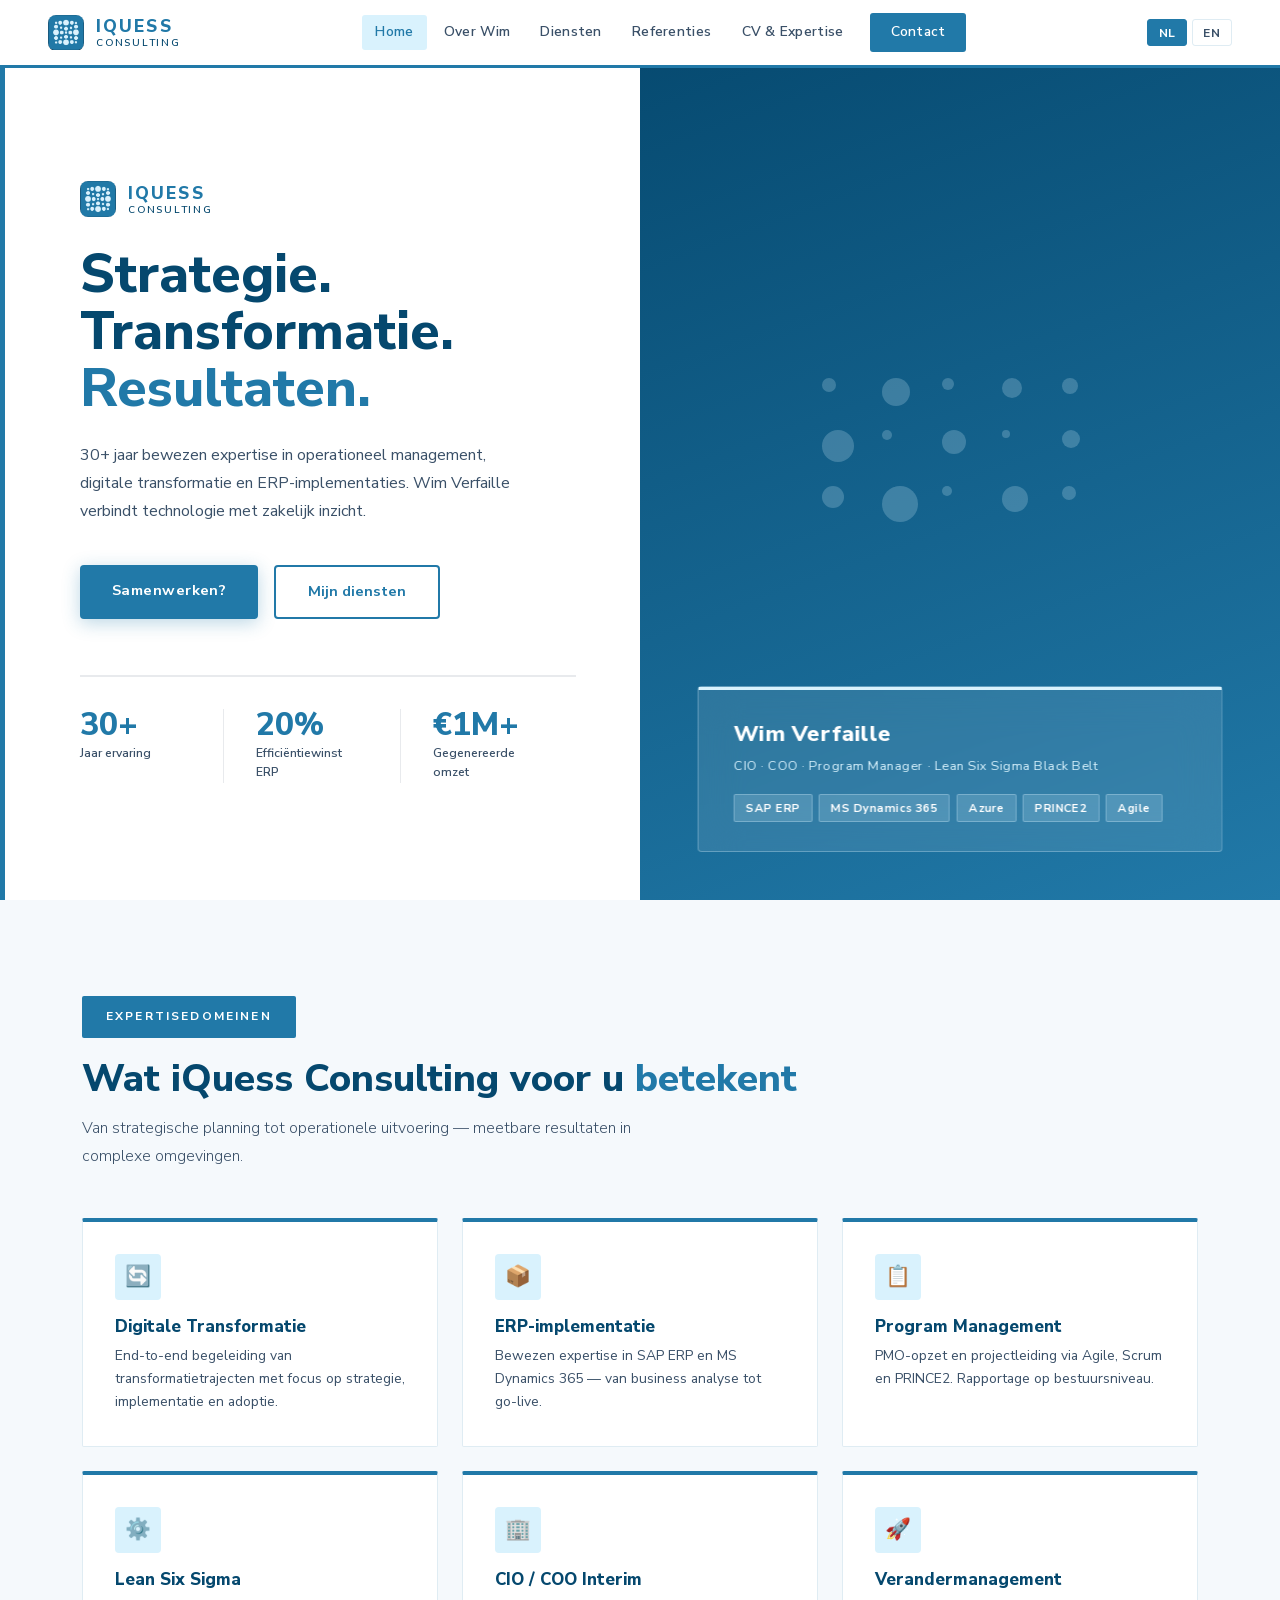
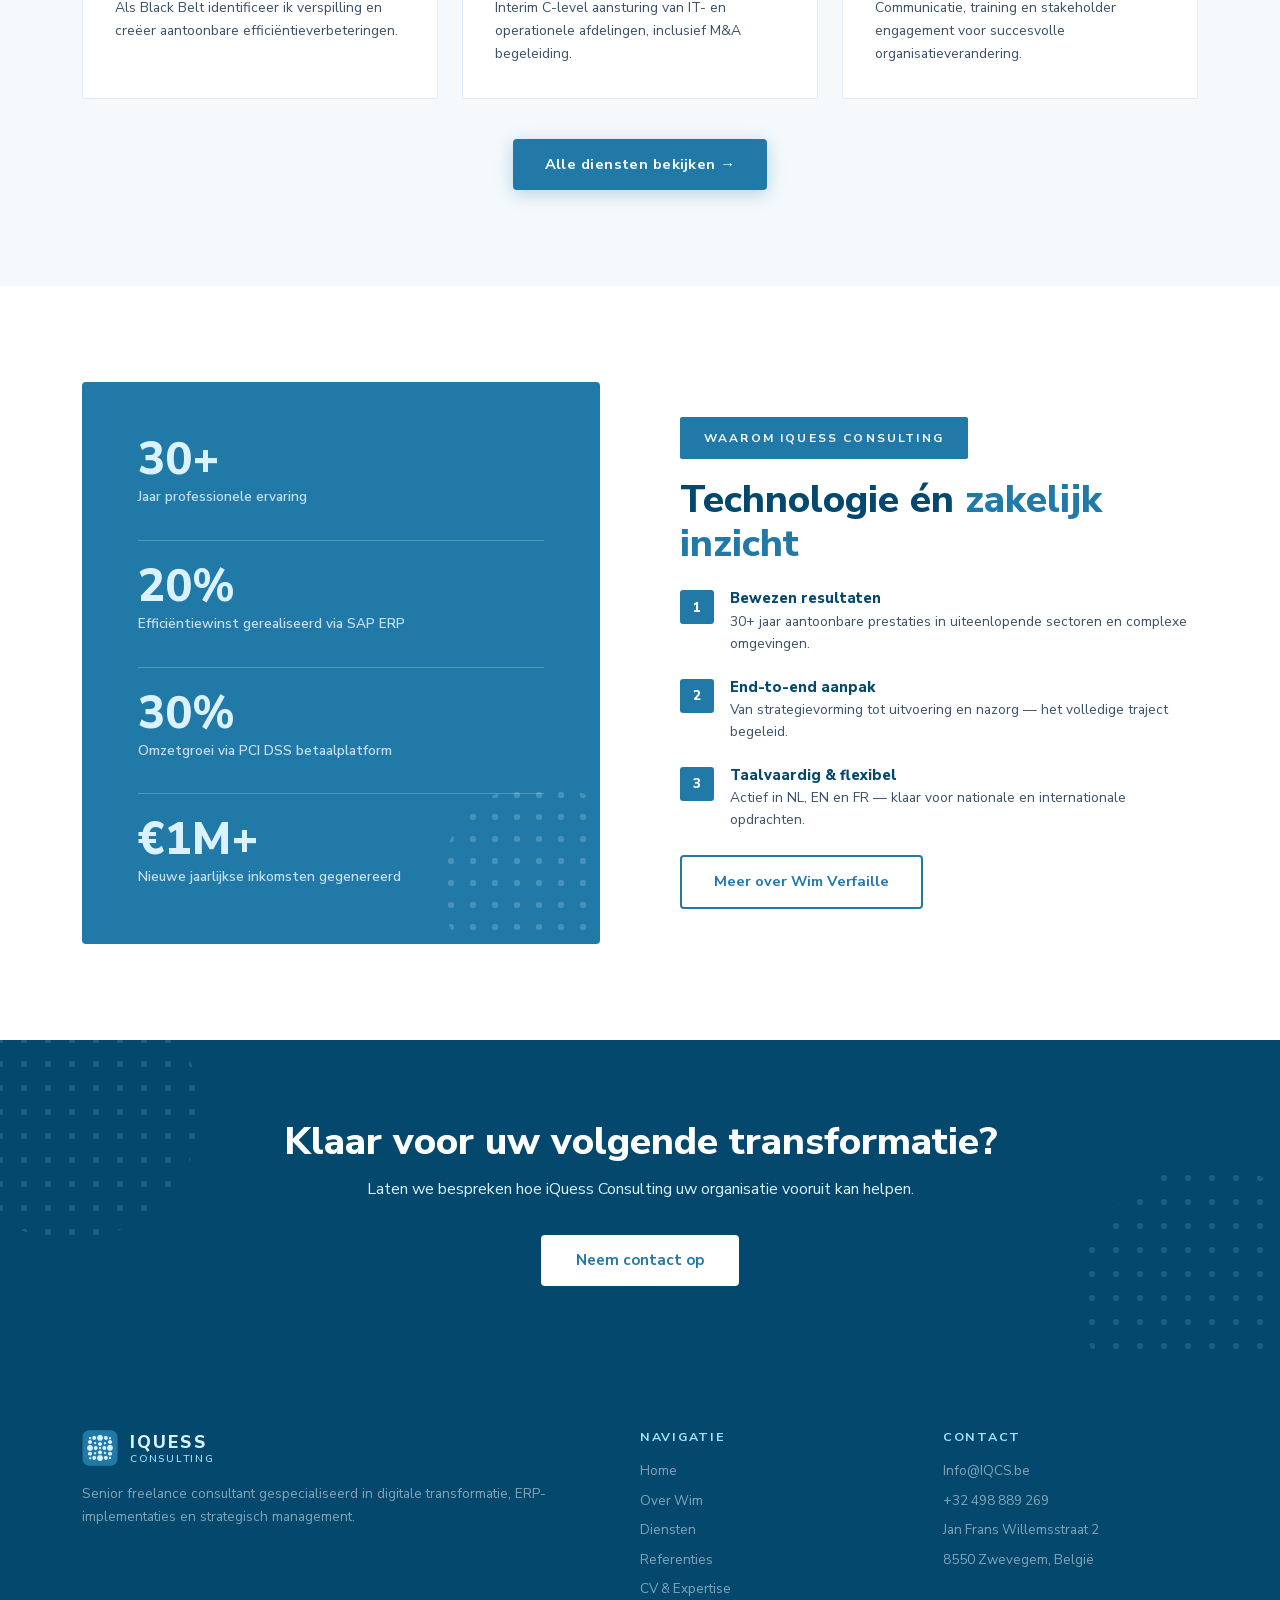
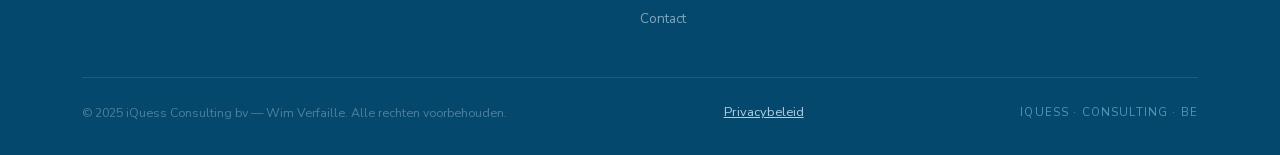
==== index.html @ 471220df "uniforme logo-text" ====
<!DOCTYPE html>
<html lang="nl">
<head>
<meta charset="UTF-8">
<meta name="viewport" content="width=device-width, initial-scale=1.0">
<title data-nl="iQuess Consulting bv – Senior Management & Digitale Transformatie" data-en="iQuess Consulting bv – Senior Management & Digital Transformation">iQuess Consulting bv – Senior Management & Digitale Transformatie</title>
<meta name="description" content="iQuess Consulting bv — senior interim management, digitale transformatie en ERP-implementaties door Wim Verfaille, 30+ jaar ervaring. Zwevegem, België.">
<link rel="canonical" href="https://iqcs.be/">
<meta property="og:type" content="website">
<meta property="og:site_name" content="iQuess Consulting bv">
<meta property="og:locale" content="nl_BE">
<meta property="og:url" content="https://iqcs.be/">
<meta property="og:title" content="iQuess Consulting bv – Senior Management & Digitale Transformatie">
<meta property="og:description" content="iQuess Consulting bv — senior interim management, digitale transformatie en ERP-implementaties door Wim Verfaille, 30+ jaar ervaring. Zwevegem, België.">
<meta property="og:image" content="https://iqcs.be/images/logo.png">
<link rel="icon" type="image/x-icon" href="images/favicon.ico">
<link rel="icon" type="image/png" sizes="32x32" href="images/favicon-32x32.png">
<link rel="icon" type="image/png" sizes="16x16" href="images/favicon-16x16.png">
<link rel="apple-touch-icon" sizes="180x180" href="images/apple-touch-icon.png">
<link rel="stylesheet" href="style.css">
<style>
/* ── HERO ── */
.hero {
  min-height: 100vh;
  display: grid; grid-template-columns: 1fr 1fr;
  position: relative; overflow: hidden;
}
.hero-left {
  display: flex; flex-direction: column; justify-content: center;
  padding: 8rem 4rem 4rem 5rem;
  animation: fadeUp 0.9s 0.2s ease both;
  background: var(--iqcs-wit);
  position: relative; z-index: 2;
}
/* Blauwe verticale accentbalk links — brand element */
.hero-left::before {
  content: ''; position: absolute; left: 0; top: 0; bottom: 0;
  width: 5px; background: var(--iqcs-blauw);
}

.hero-company { margin-bottom: 1.8rem; }

.hero-title {
  font-size: clamp(2.6rem, 4.2vw, 4.2rem); font-weight: 900;
  color: var(--iqcs-donker); line-height: 1.06; margin-bottom: 1.5rem;
}
.hero-title span { color: var(--iqcs-blauw); }

.hero-sub {
  font-size: 1rem; font-weight: 400; line-height: 1.75;
  color: var(--text-mid); max-width: 460px; margin-bottom: 2.5rem;
}
.hero-buttons { display: flex; gap: 1rem; flex-wrap: wrap; margin-bottom: 3.5rem; }

.hero-stats {
  display: flex; gap: 0; flex-wrap: wrap;
  border-top: 2px solid var(--iqcs-grijs);
  padding-top: 2rem;
}
.stat {
  flex: 1; min-width: 100px; padding-right: 2rem;
  border-right: 1px solid var(--iqcs-grijs);
  margin-right: 2rem;
}
.stat:last-child { border-right: none; margin-right: 0; }
.stat-num {
  font-size: 2rem; font-weight: 900; color: var(--iqcs-blauw); line-height: 1;
}
.stat-label { font-size: 0.76rem; color: var(--text-mid); margin-top: 0.2rem; font-weight: 600; }

/* Hero rechts — IQCS blauw vlak met stippen motief */
.hero-right {
  background: var(--iqcs-blauw);
  position: relative; overflow: hidden;
  animation: fadeIn 1s 0.4s ease both;
}
.hero-right::before {
  content: '';
  position: absolute; inset: 0;
  background: linear-gradient(160deg, var(--iqcs-donker) 0%, var(--iqcs-blauw) 100%);
}
.hero-dots {
  position: absolute; top: 50%; left: 50%;
  transform: translate(-50%, -50%);
  display: grid; grid-template-columns: repeat(5,1fr);
  gap: 1.5rem; opacity: 0.22; pointer-events: none;
}
.hero-dots .d { background: var(--iqcs-licht); border-radius: 50%; animation: breathe 3.5s infinite ease-in-out; }

.hero-card {
  position: absolute; bottom: 3rem; left: 50%; transform: translateX(-50%);
  background: rgba(255,255,255,0.1);
  backdrop-filter: blur(20px);
  border: 1px solid rgba(217,242,253,0.3);
  border-radius: 4px; padding: 1.8rem 2.2rem;
  width: 82%; color: var(--iqcs-wit);
}
/* Blauwe top-balk op card — brand element */
.hero-card::before {
  content: ''; position: absolute; top: 0; left: 0; right: 0; height: 3px;
  background: var(--iqcs-licht);
}
.hero-card-name {
  font-size: 1.4rem; font-weight: 900; margin-bottom: 0.25rem;
  letter-spacing: 0.01em;
}
.hero-card-title { font-size: 0.8rem; color: var(--iqcs-licht); letter-spacing: 0.04em; }
.hero-card-tags { display: flex; flex-wrap: wrap; gap: 0.4rem; margin-top: 1.1rem; }
.hero-card-tag {
  background: rgba(217,242,253,0.18); border: 1px solid rgba(217,242,253,0.3);
  border-radius: 2px; padding: 0.25rem 0.7rem;
  font-size: 0.72rem; font-weight: 700; letter-spacing: 0.04em;
}

/* ── DIENSTEN ── */
.diensten { padding: 6rem 0; background: var(--iqcs-bg-licht); }
.diensten-grid { display: grid; grid-template-columns: repeat(3,1fr); gap: 1.5rem; }
.dienst-card {
  background: var(--iqcs-wit);
  border: 1px solid var(--border);
  border-top: 4px solid var(--iqcs-blauw);
  padding: 2rem; border-radius: 2px;
  transition: transform 0.25s, box-shadow 0.25s;
}
.dienst-card:hover { transform: translateY(-5px); box-shadow: 0 14px 44px rgba(33,121,168,0.13); }
.dienst-icon {
  width: 46px; height: 46px; background: var(--iqcs-licht);
  border-radius: 4px; display: flex; align-items: center; justify-content: center;
  font-size: 1.3rem; margin-bottom: 1.1rem;
}
.dienst-title { font-size: 1.05rem; font-weight: 800; color: var(--iqcs-donker); margin-bottom: 0.5rem; }
.dienst-desc { font-size: 0.87rem; font-weight: 400; color: var(--text-mid); line-height: 1.65; }

/* ── WAAROM IQCS ── */
.waarom { padding: 6rem 0; background: var(--iqcs-wit); }
.waarom-grid { display: grid; grid-template-columns: 1fr 1fr; gap: 5rem; align-items: center; }

/* Blauw info-blok links */
.waarom-visual {
  background: var(--iqcs-blauw);
  border-radius: 4px; padding: 3.5rem;
  color: var(--iqcs-wit); position: relative; overflow: hidden;
}
.waarom-visual::after {
  content: '';
  position: absolute; bottom: -40px; right: -40px;
  width: 200px; height: 200px;
  background-image: radial-gradient(circle, rgba(217,242,253,0.2) 3px, transparent 3px);
  background-size: 22px 22px; border-radius: 50%;
}
.wv-stat { margin-bottom: 2rem; }
.wv-stat:last-child { margin-bottom: 0; }
.wv-num { font-size: 2.8rem; font-weight: 900; color: var(--iqcs-licht); line-height: 1; }
.wv-label { font-size: 0.85rem; color: rgba(255,255,255,0.75); margin-top: 0.2rem; font-weight: 600; }
.wv-divider { height: 1px; background: rgba(217,242,253,0.25); margin: 1.5rem 0; }

.waarom-content .section-title { margin-bottom: 1.5rem; }
.w-punt { display: flex; gap: 1rem; margin-bottom: 1.5rem; }
.w-punt-icon {
  width: 34px; height: 34px; background: var(--iqcs-blauw); border-radius: 3px;
  display: flex; align-items: center; justify-content: center;
  color: var(--iqcs-wit); font-size: 0.85rem; font-weight: 900; flex-shrink: 0;
}
.w-punt h4 { font-size: 0.92rem; font-weight: 800; color: var(--iqcs-donker); margin-bottom: 0.2rem; }
.w-punt p { font-size: 0.86rem; color: var(--text-mid); line-height: 1.6; }

/* ── CTA BANNER ── */
.cta-banner {
  background: var(--iqcs-donker); padding: 5rem 0;
  text-align: center; color: var(--iqcs-wit);
  position: relative; overflow: hidden;
}
.cta-banner::before {
  content: '';
  position: absolute; left: -60px; top: -60px;
  width: 260px; height: 260px;
  background-image: radial-gradient(circle, rgba(217,242,253,0.12) 3px, transparent 3px);
  background-size: 24px 24px; border-radius: 50%;
}
.cta-banner::after {
  content: '';
  position: absolute; right: -60px; bottom: -60px;
  width: 260px; height: 260px;
  background-image: radial-gradient(circle, rgba(217,242,253,0.12) 3px, transparent 3px);
  background-size: 24px 24px; border-radius: 50%;
}
.cta-banner h2 { font-size: clamp(1.8rem,3vw,2.5rem); margin-bottom: 0.8rem; position: relative; }
.cta-banner p { font-size: 1rem; color: var(--iqcs-licht); margin-bottom: 2rem; position: relative; }

@keyframes fadeUp { from{opacity:0;transform:translateY(28px)} to{opacity:1;transform:translateY(0)} }
@keyframes fadeIn { from{opacity:0} to{opacity:1} }

@media (max-width:900px) {
  .hero { grid-template-columns:1fr; }
  .hero-left { padding: 7rem 1.5rem 3rem; }
  .hero-right { min-height: 340px; }
  .diensten-grid { grid-template-columns:1fr; }
  .waarom-grid { grid-template-columns:1fr; }
}
</style>
</head>
<body>

<a href="#main" class="skip-link" data-nl="Ga naar hoofdinhoud" data-en="Skip to main content">Ga naar hoofdinhoud</a>

<div id="nav-container"></div>
<noscript>
  <nav class="noscript-nav">
    <a href="index.html">Home</a>
    <a href="about.html">Over Wim</a>
    <a href="services.html">Diensten</a>
    <a href="cases.html">Referenties</a>
    <a href="cv.html">CV & Expertise</a>
    <a href="contact.html">Contact</a>
  </nav>
</noscript>

<!-- HERO -->
<section class="hero" id="main">
  <div class="hero-left">
    <div class="hero-company brand-lockup">
      <img src="images/logo.png" alt="iQuess Consulting Logo">
      <div class="brand-lockup-text">
        <span class="brand-lockup-main">IQUESS</span>
        <span class="brand-lockup-sub">Consulting</span>
      </div>
    </div>
    <h1 class="hero-title" data-nl="Strategie.<br>Transformatie.<br><span>Resultaten.</span>" data-en="Strategy.<br>Transformation.<br><span>Results.</span>">Strategie.<br>Transformatie.<br><span>Resultaten.</span></h1>
    <p class="hero-sub" data-nl="30+ jaar bewezen expertise in operationeel management, digitale transformatie en ERP-implementaties. Wim Verfaille verbindt technologie met zakelijk inzicht." data-en="30+ years of proven expertise in operational management, digital transformation and ERP implementations. Wim Verfaille connects technology with business insight.">30+ jaar bewezen expertise in operationeel management, digitale transformatie en ERP-implementaties. Wim Verfaille verbindt technologie met zakelijk inzicht.</p>
    <div class="hero-buttons">
      <a href="contact.html" class="btn-primary" data-nl="Samenwerken?" data-en="Let's work together?">Samenwerken?</a>
      <a href="services.html" class="btn-outline" data-nl="Mijn diensten" data-en="My services">Mijn diensten</a>
    </div>
    <div class="hero-stats">
      <div class="stat"><div class="stat-num">30+</div><div class="stat-label" data-nl="Jaar ervaring" data-en="Years experience">Jaar ervaring</div></div>
      <div class="stat"><div class="stat-num">20%</div><div class="stat-label" data-nl="Efficiëntiewinst ERP" data-en="ERP efficiency gain">Efficiëntiewinst ERP</div></div>
      <div class="stat"><div class="stat-num">€1M+</div><div class="stat-label" data-nl="Gegenereerde omzet" data-en="Revenue generated">Gegenereerde omzet</div></div>
    </div>
  </div>

  <div class="hero-right">
    <div class="hero-dots">
      <div class="d" style="width:14px;height:14px"></div><div class="d" style="width:28px;height:28px;animation-delay:.4s"></div><div class="d" style="width:12px;height:12px;animation-delay:.8s"></div><div class="d" style="width:20px;height:20px;animation-delay:1.2s"></div><div class="d" style="width:16px;height:16px;animation-delay:.2s"></div>
      <div class="d" style="width:32px;height:32px;animation-delay:.3s"></div><div class="d" style="width:10px;height:10px;animation-delay:.7s"></div><div class="d" style="width:24px;height:24px;animation-delay:1.1s"></div><div class="d" style="width:8px;height:8px;animation-delay:.5s"></div><div class="d" style="width:18px;height:18px;animation-delay:.9s"></div>
      <div class="d" style="width:22px;height:22px;animation-delay:.6s"></div><div class="d" style="width:36px;height:36px;animation-delay:0s"></div><div class="d" style="width:10px;height:10px;animation-delay:1s"></div><div class="d" style="width:26px;height:26px;animation-delay:.4s"></div><div class="d" style="width:14px;height:14px;animation-delay:.8s"></div>
    </div>
    <div class="hero-card">
      <div class="hero-card-name">Wim Verfaille</div>
      <div class="hero-card-title" data-nl="CIO · COO · Program Manager · Lean Six Sigma Black Belt" data-en="CIO · COO · Program Manager · Lean Six Sigma Black Belt">CIO · COO · Program Manager · Lean Six Sigma Black Belt</div>
      <div class="hero-card-tags">
        <span class="hero-card-tag">SAP ERP</span>
        <span class="hero-card-tag">MS Dynamics 365</span>
        <span class="hero-card-tag">Azure</span>
        <span class="hero-card-tag">PRINCE2</span>
        <span class="hero-card-tag">Agile</span>
      </div>
    </div>
  </div>
</section>

<!-- DIENSTEN -->
<section class="diensten">
  <div class="container">
    <div class="reveal">
      <div class="header-bar" data-nl="Expertisedomeinen" data-en="Areas of expertise">Expertisedomeinen</div>
      <h2 class="section-title" data-nl="Wat iQuess Consulting voor u <span>betekent</span>" data-en="What iQuess Consulting can do <span>for you</span>">Wat iQuess Consulting voor u <span>betekent</span></h2>
      <p class="section-sub" data-nl="Van strategische planning tot operationele uitvoering — meetbare resultaten in complexe omgevingen." data-en="From strategic planning to operational execution — measurable results in complex environments.">Van strategische planning tot operationele uitvoering — meetbare resultaten in complexe omgevingen.</p>
    </div>
    <div class="diensten-grid">
      <div class="dienst-card reveal"><div class="dienst-icon" aria-hidden="true">🔄</div><h3 class="dienst-title" data-nl="Digitale Transformatie" data-en="Digital Transformation">Digitale Transformatie</h3><p class="dienst-desc" data-nl="End-to-end begeleiding van transformatietrajecten met focus op strategie, implementatie en adoptie." data-en="End-to-end guidance of transformation journeys with focus on strategy, implementation and adoption.">End-to-end begeleiding van transformatietrajecten met focus op strategie, implementatie en adoptie.</p></div>
      <div class="dienst-card reveal"><div class="dienst-icon" aria-hidden="true">📦</div><h3 class="dienst-title" data-nl="ERP-implementatie" data-en="ERP Implementation">ERP-implementatie</h3><p class="dienst-desc" data-nl="Bewezen expertise in SAP ERP en MS Dynamics 365 — van business analyse tot go-live." data-en="Proven expertise in SAP ERP and MS Dynamics 365 — from business analysis to go-live.">Bewezen expertise in SAP ERP en MS Dynamics 365 — van business analyse tot go-live.</p></div>
      <div class="dienst-card reveal"><div class="dienst-icon" aria-hidden="true">📋</div><h3 class="dienst-title" data-nl="Program Management" data-en="Program Management">Program Management</h3><p class="dienst-desc" data-nl="PMO-opzet en projectleiding via Agile, Scrum en PRINCE2. Rapportage op bestuursniveau." data-en="PMO setup and project leadership via Agile, Scrum and PRINCE2. Board-level reporting.">PMO-opzet en projectleiding via Agile, Scrum en PRINCE2. Rapportage op bestuursniveau.</p></div>
      <div class="dienst-card reveal"><div class="dienst-icon" aria-hidden="true">⚙️</div><h3 class="dienst-title" data-nl="Lean Six Sigma" data-en="Lean Six Sigma">Lean Six Sigma</h3><p class="dienst-desc" data-nl="Als Black Belt identificeer ik verspilling en creëer aantoonbare efficiëntieverbeteringen." data-en="As a Black Belt I identify waste and create demonstrable efficiency improvements.">Als Black Belt identificeer ik verspilling en creëer aantoonbare efficiëntieverbeteringen.</p></div>
      <div class="dienst-card reveal"><div class="dienst-icon" aria-hidden="true">🏢</div><h3 class="dienst-title" data-nl="CIO / COO Interim" data-en="CIO / COO Interim">CIO / COO Interim</h3><p class="dienst-desc" data-nl="Interim C-level aansturing van IT- en operationele afdelingen, inclusief M&A begeleiding." data-en="Interim C-level management of IT and operational departments, including M&A guidance.">Interim C-level aansturing van IT- en operationele afdelingen, inclusief M&A begeleiding.</p></div>
      <div class="dienst-card reveal"><div class="dienst-icon" aria-hidden="true">🚀</div><h3 class="dienst-title" data-nl="Verandermanagement" data-en="Change Management">Verandermanagement</h3><p class="dienst-desc" data-nl="Communicatie, training en stakeholder engagement voor succesvolle organisatieverandering." data-en="Communication, training and stakeholder engagement for successful organisational change.">Communicatie, training en stakeholder engagement voor succesvolle organisatieverandering.</p></div>
    </div>
    <div style="text-align:center;margin-top:2.5rem" class="reveal">
      <a href="services.html" class="btn-primary" data-nl="Alle diensten bekijken →" data-en="View all services →">Alle diensten bekijken →</a>
    </div>
  </div>
</section>

<!-- WAAROM IQCS -->
<section class="waarom">
  <div class="container">
    <div class="waarom-grid">
      <div class="waarom-visual reveal">
        <div class="wv-stat"><div class="wv-num">30+</div><div class="wv-label" data-nl="Jaar professionele ervaring" data-en="Years of professional experience">Jaar professionele ervaring</div></div>
        <div class="wv-divider"></div>
        <div class="wv-stat"><div class="wv-num">20%</div><div class="wv-label" data-nl="Efficiëntiewinst gerealiseerd via SAP ERP" data-en="Efficiency gain via SAP ERP implementation">Efficiëntiewinst gerealiseerd via SAP ERP</div></div>
        <div class="wv-divider"></div>
        <div class="wv-stat"><div class="wv-num">30%</div><div class="wv-label" data-nl="Omzetgroei via PCI DSS betaalplatform" data-en="Revenue growth via PCI DSS payment platform">Omzetgroei via PCI DSS betaalplatform</div></div>
        <div class="wv-divider"></div>
        <div class="wv-stat"><div class="wv-num">€1M+</div><div class="wv-label" data-nl="Nieuwe jaarlijkse inkomsten gegenereerd" data-en="New annual revenue generated">Nieuwe jaarlijkse inkomsten gegenereerd</div></div>
      </div>
      <div class="waarom-content reveal">
        <div class="header-bar" data-nl="Waarom iQuess Consulting" data-en="Why iQuess Consulting">Waarom iQuess Consulting</div>
        <h2 class="section-title" data-nl="Technologie én <span>zakelijk inzicht</span>" data-en="Technology and <span>business insight</span>">Technologie én <span>zakelijk inzicht</span></h2>
        <div class="w-punt"><div class="w-punt-icon" aria-hidden="true">1</div><div><h4 data-nl="Bewezen resultaten" data-en="Proven results">Bewezen resultaten</h4><p data-nl="30+ jaar aantoonbare prestaties in uiteenlopende sectoren en complexe omgevingen." data-en="30+ years of demonstrable achievements across diverse sectors and complex environments.">30+ jaar aantoonbare prestaties in uiteenlopende sectoren en complexe omgevingen.</p></div></div>
        <div class="w-punt"><div class="w-punt-icon" aria-hidden="true">2</div><div><h4 data-nl="End-to-end aanpak" data-en="End-to-end approach">End-to-end aanpak</h4><p data-nl="Van strategievorming tot uitvoering en nazorg — het volledige traject begeleid." data-en="From strategy to execution and follow-up — the complete journey guided.">Van strategievorming tot uitvoering en nazorg — het volledige traject begeleid.</p></div></div>
        <div class="w-punt"><div class="w-punt-icon" aria-hidden="true">3</div><div><h4 data-nl="Taalvaardig & flexibel" data-en="Multilingual & flexible">Taalvaardig & flexibel</h4><p data-nl="Actief in NL, EN en FR — klaar voor nationale en internationale opdrachten." data-en="Active in NL, EN and FR — ready for national and international assignments.">Actief in NL, EN en FR — klaar voor nationale en internationale opdrachten.</p></div></div>
        <a href="about.html" class="btn-outline" data-nl="Meer over Wim Verfaille" data-en="More about Wim Verfaille">Meer over Wim Verfaille</a>
      </div>
    </div>
  </div>
</section>

<!-- CTA -->
<section class="cta-banner">
  <div class="container reveal">
    <h2 data-nl="Klaar voor uw volgende transformatie?" data-en="Ready for your next transformation?">Klaar voor uw volgende transformatie?</h2>
    <p data-nl="Laten we bespreken hoe iQuess Consulting uw organisatie vooruit kan helpen." data-en="Let's discuss how iQuess Consulting can help your organisation move forward.">Laten we bespreken hoe iQuess Consulting uw organisatie vooruit kan helpen.</p>
    <a href="contact.html" class="btn-white" data-nl="Neem contact op" data-en="Get in touch">Neem contact op</a>
  </div>
</section>

<div id="footer-container"></div>
<script src="nav-footer.js"></script>
<script src="main.js"></script>
<script>
  document.getElementById('nav-container').innerHTML = getNavHTML('index.html');
  document.getElementById('footer-container').innerHTML = getFooterHTML();
</script>
</body>
</html>
---- style.css ----
/* ============================================
   iQuess Consulting bv — Website V0.2
   Brand-compliant stylesheet
   ============================================ */

@font-face {
  font-family: 'Nunito Sans';
  font-style: normal;
  font-weight: 300 800;
  font-display: swap;
  src: url('fonts/nunito-sans-variable.woff2') format('woff2');
}

:root {
  /* ── IQCS Officieel Kleurenpalet ── */
  --iqcs-blauw:       #2179A8;   /* primair — 60% */
  --iqcs-donker:      #05486E;   /* headers, zware accenten */
  --iqcs-helder:      #0988D0;   /* interactieve elementen */
  --iqcs-midden:      #A3E3FD;   /* secundaire accenten */
  --iqcs-licht:       #D9F2FD;   /* logo stippen, lichte accenten — 10% */
  --iqcs-wit:         #FFFFFF;   /* 30% */
  --iqcs-zwart:       #000000;   /* bodytekst op wit */
  --iqcs-grijs:       #E8EAED;   /* subtiele achtergronden */
  --iqcs-bg-licht:    #F5F9FC;   /* lichte pagina achtergrond */

  /* Afgeleiden */
  --text-body:        #1a2a35;
  --text-mid:         #3a5068;
  --border:           rgba(33,121,168,0.14);
}

*, *::before, *::after { box-sizing: border-box; margin: 0; padding: 0; }
html { scroll-behavior: smooth; }
body {
  font-family: 'Nunito Sans', 'Calibri', sans-serif;
  color: var(--iqcs-zwart);
  background: var(--iqcs-wit);
  overflow-x: hidden;
  line-height: 1.6;
}

h1, h2, h3, h4 {
  font-family: 'Nunito Sans', 'Calibri', sans-serif;
  font-weight: 800; line-height: 1.15;
}
a { text-decoration: none; color: inherit; }
ul { list-style: none; }
img { max-width: 100%; display: block; }

/* ── UTILITIES ── */
.container { max-width: 1180px; margin: 0 auto; padding: 0 2rem; }

.section-label {
  font-size: 0.73rem; font-weight: 700;
  letter-spacing: 0.22em; text-transform: uppercase;
  color: var(--iqcs-helder); margin-bottom: 0.6rem;
}
.section-title {
  font-size: clamp(1.9rem, 3vw, 2.7rem); font-weight: 800;
  color: var(--iqcs-donker); margin-bottom: 0.8rem;
}
.section-title span { color: var(--iqcs-blauw); }
.section-title.on-blue { color: var(--iqcs-wit); }
.section-title.on-blue span { color: var(--iqcs-licht); }

.section-sub {
  font-size: 1rem; font-weight: 300; color: var(--text-mid);
  max-width: 580px; line-height: 1.75; margin-bottom: 3rem;
}

.btn-primary {
  display: inline-block;
  background: var(--iqcs-blauw); color: var(--iqcs-wit);
  padding: 0.85rem 2rem; border-radius: 4px;
  font-weight: 700; font-size: 0.92rem; letter-spacing: 0.03em;
  transition: background 0.2s, transform 0.2s;
  box-shadow: 0 4px 18px rgba(33,121,168,0.3);
}
.btn-primary:hover { background: var(--iqcs-donker); transform: translateY(-2px); }

.btn-outline {
  display: inline-block;
  border: 2px solid var(--iqcs-blauw); color: var(--iqcs-blauw);
  padding: 0.82rem 2rem; border-radius: 4px;
  font-weight: 700; font-size: 0.92rem;
  transition: all 0.2s;
}
.btn-outline:hover { background: var(--iqcs-blauw); color: var(--iqcs-wit); transform: translateY(-2px); }

.btn-white {
  display: inline-block;
  background: var(--iqcs-wit); color: var(--iqcs-blauw);
  padding: 0.85rem 2.2rem; border-radius: 4px;
  font-weight: 700; font-size: 0.95rem;
  transition: all 0.2s;
}
.btn-white:hover { background: var(--iqcs-licht); transform: translateY(-2px); }

/* ── SKIP LINK (toegankelijkheid) ── */
.skip-link {
  position: absolute; left: -9999px; top: 0; z-index: 1000;
  background: var(--iqcs-donker); color: var(--iqcs-wit);
  padding: 0.8rem 1.4rem; font-weight: 700; font-size: 0.9rem;
  border-radius: 0 0 4px 0;
}
.skip-link:focus { left: 0; }

.noscript-nav {
  display: flex; flex-wrap: wrap; gap: 1.2rem;
  padding: 1rem 2rem; background: var(--iqcs-donker);
}
.noscript-nav a { color: var(--iqcs-wit); font-weight: 600; font-size: 0.9rem; }
.noscript-nav a:hover { text-decoration: underline; }

/* ── NAVIGATION ── */
nav {
  position: fixed; top: 0; left: 0; right: 0; z-index: 200;
  display: flex; align-items: center; justify-content: space-between;
  padding: 0 3rem; height: 68px;
  background: var(--iqcs-wit);
  border-bottom: 3px solid var(--iqcs-blauw);
  transition: box-shadow 0.3s;
}
nav.scrolled { box-shadow: 0 4px 24px rgba(5,72,110,0.12); }

/* ── BRAND LOCKUP (uniforme logo + tekst combinatie — nav, footer, hero) ── */
.brand-lockup { display: flex; align-items: center; gap: 0.75rem; }
.brand-lockup img { width: 36px; height: 36px; border-radius: 8px; object-fit: contain; }
.brand-lockup-text { display: flex; flex-direction: column; line-height: 1.25; }
.brand-lockup-main {
  font-size: 1.1rem; font-weight: 800; color: var(--iqcs-blauw);
  letter-spacing: 0.12em; text-transform: uppercase;
}
.brand-lockup-sub {
  font-size: 0.62rem; font-weight: 600; color: var(--iqcs-donker);
  letter-spacing: 0.18em; text-transform: uppercase;
}
.brand-lockup.on-dark .brand-lockup-main { color: var(--iqcs-licht); }
.brand-lockup.on-dark .brand-lockup-sub { color: var(--iqcs-midden); }

.nav-logo { display: flex; align-items: center; gap: 0.75rem; }

.nav-links { display: flex; gap: 0.2rem; align-items: center; }
.nav-links a {
  padding: 0.4rem 0.85rem; border-radius: 3px;
  font-size: 0.87rem; font-weight: 600; color: var(--text-mid);
  letter-spacing: 0.02em; transition: all 0.2s;
}
.nav-links a:hover, .nav-links a.active {
  color: var(--iqcs-blauw); background: var(--iqcs-licht);
}
.nav-links a.nav-cta {
  background: var(--iqcs-blauw); color: var(--iqcs-wit) !important;
  padding: 0.5rem 1.3rem; border-radius: 3px; margin-left: 0.6rem;
}
.nav-links a.nav-cta:hover { background: var(--iqcs-donker); }

.nav-right { display: flex; align-items: center; gap: 1rem; }
.lang-switcher { display: flex; gap: 0.3rem; }
.lang-btn {
  background: none; border: 1.5px solid var(--border);
  color: var(--text-mid); font-size: 0.75rem; font-weight: 700;
  padding: 0.28rem 0.65rem; border-radius: 3px; cursor: pointer;
  font-family: 'Nunito Sans', sans-serif; letter-spacing: 0.05em;
  transition: all 0.2s;
}
.lang-btn.active, .lang-btn:hover {
  background: var(--iqcs-blauw); color: var(--iqcs-wit); border-color: var(--iqcs-blauw);
}

.hamburger {
  display: none; flex-direction: column; gap: 5px; cursor: pointer; padding: 4px;
  background: none; border: none; -webkit-appearance: none; appearance: none;
}
.hamburger span { display: block; width: 24px; height: 2px; background: var(--iqcs-blauw); border-radius: 2px; transition: all 0.3s; }

/* ── PAGE HERO (inner pages) ── */
.page-hero {
  background: var(--iqcs-blauw);
  padding: 9rem 0 4rem;
  text-align: center; position: relative; overflow: hidden;
}
.page-hero::before {
  content: ''; position: absolute; inset: 0;
  background: linear-gradient(135deg, var(--iqcs-donker) 0%, var(--iqcs-blauw) 100%);
  opacity: 0.9;
}
/* Decoratief stippen-motief (brand element) */
.page-hero::after {
  content: '';
  position: absolute; right: -80px; top: -80px;
  width: 320px; height: 320px;
  background-image: radial-gradient(circle, rgba(217,242,253,0.25) 3px, transparent 3px);
  background-size: 28px 28px;
  border-radius: 50%;
}
.page-hero h1 {
  color: var(--iqcs-wit); font-size: clamp(2rem,4vw,3.2rem);
  margin-bottom: 0.7rem; position: relative;
}
.page-hero p {
  color: var(--iqcs-licht); font-size: 1rem; font-weight: 400;
  position: relative; letter-spacing: 0.03em;
}

/* ── HEADER BAR (brand element voor secties) ── */
.header-bar {
  background: var(--iqcs-blauw); padding: 0.7rem 1.5rem;
  display: inline-block; border-radius: 2px;
  color: var(--iqcs-wit); font-size: 0.75rem; font-weight: 700;
  letter-spacing: 0.18em; text-transform: uppercase;
  margin-bottom: 1.2rem;
}

/* ── CARDS ── */
.card {
  background: var(--iqcs-wit); border-radius: 4px;
  border: 1px solid var(--border);
  border-top: 4px solid var(--iqcs-blauw);
  padding: 2rem; transition: transform 0.3s, box-shadow 0.3s;
}
.card:hover {
  transform: translateY(-5px);
  box-shadow: 0 16px 48px rgba(33,121,168,0.14);
}

/* ── FOOTER ── */
footer { background: var(--iqcs-donker); color: var(--iqcs-wit); padding: 4rem 0 2rem; }
.footer-grid { display: grid; grid-template-columns: 2fr 1fr 1fr; gap: 3rem; margin-bottom: 2.5rem; }
.footer-brand p { font-size: 0.85rem; color: rgba(255,255,255,0.5); line-height: 1.7; margin-top: 1rem; }
.footer-col h4 { font-size: 0.78rem; color: var(--iqcs-midden); letter-spacing: 0.14em; text-transform: uppercase; margin-bottom: 1rem; font-weight: 700; }
.footer-col a { display: block; font-size: 0.84rem; color: rgba(255,255,255,0.5); margin-bottom: 0.5rem; transition: color 0.2s; }
.footer-col a:hover { color: var(--iqcs-wit); }
.footer-bottom {
  border-top: 1px solid rgba(255,255,255,0.1); padding-top: 1.5rem;
  display: flex; justify-content: space-between; align-items: center;
  font-size: 0.78rem; color: rgba(255,255,255,0.3);
}
.footer-logo-row { margin-bottom: 0.4rem; }

/* ── REVEAL ── */
.reveal { opacity: 0; transform: translateY(24px); transition: opacity 0.65s ease, transform 0.65s ease; }
.reveal.visible { opacity: 1; transform: translateY(0); }

/* ── DOTS DECORATIEF MOTIEF ── */
.dots-deco {
  display: grid; grid-template-columns: repeat(5, 1fr); gap: 1.2rem; opacity: 0.18;
  position: absolute; pointer-events: none;
}
.dots-deco .d {
  background: var(--iqcs-licht); border-radius: 50%;
  animation: breathe 3.5s infinite ease-in-out;
}
@keyframes breathe { 0%,100%{transform:scale(1)} 50%{transform:scale(1.1)} }

/* ── RESPONSIVE ── */
@media (max-width: 900px) {
  nav { padding: 0 1.5rem; }
  .nav-links { display: none; flex-direction: column; position: absolute; top: 68px; left: 0; right: 0; background: var(--iqcs-wit); padding: 1rem; border-bottom: 3px solid var(--iqcs-blauw); }
  .nav-links.open { display: flex; }
  .hamburger { display: flex; }
  .footer-grid { grid-template-columns: 1fr; gap: 2rem; }
  .footer-bottom { flex-direction: column; gap: 0.5rem; text-align: center; }
}
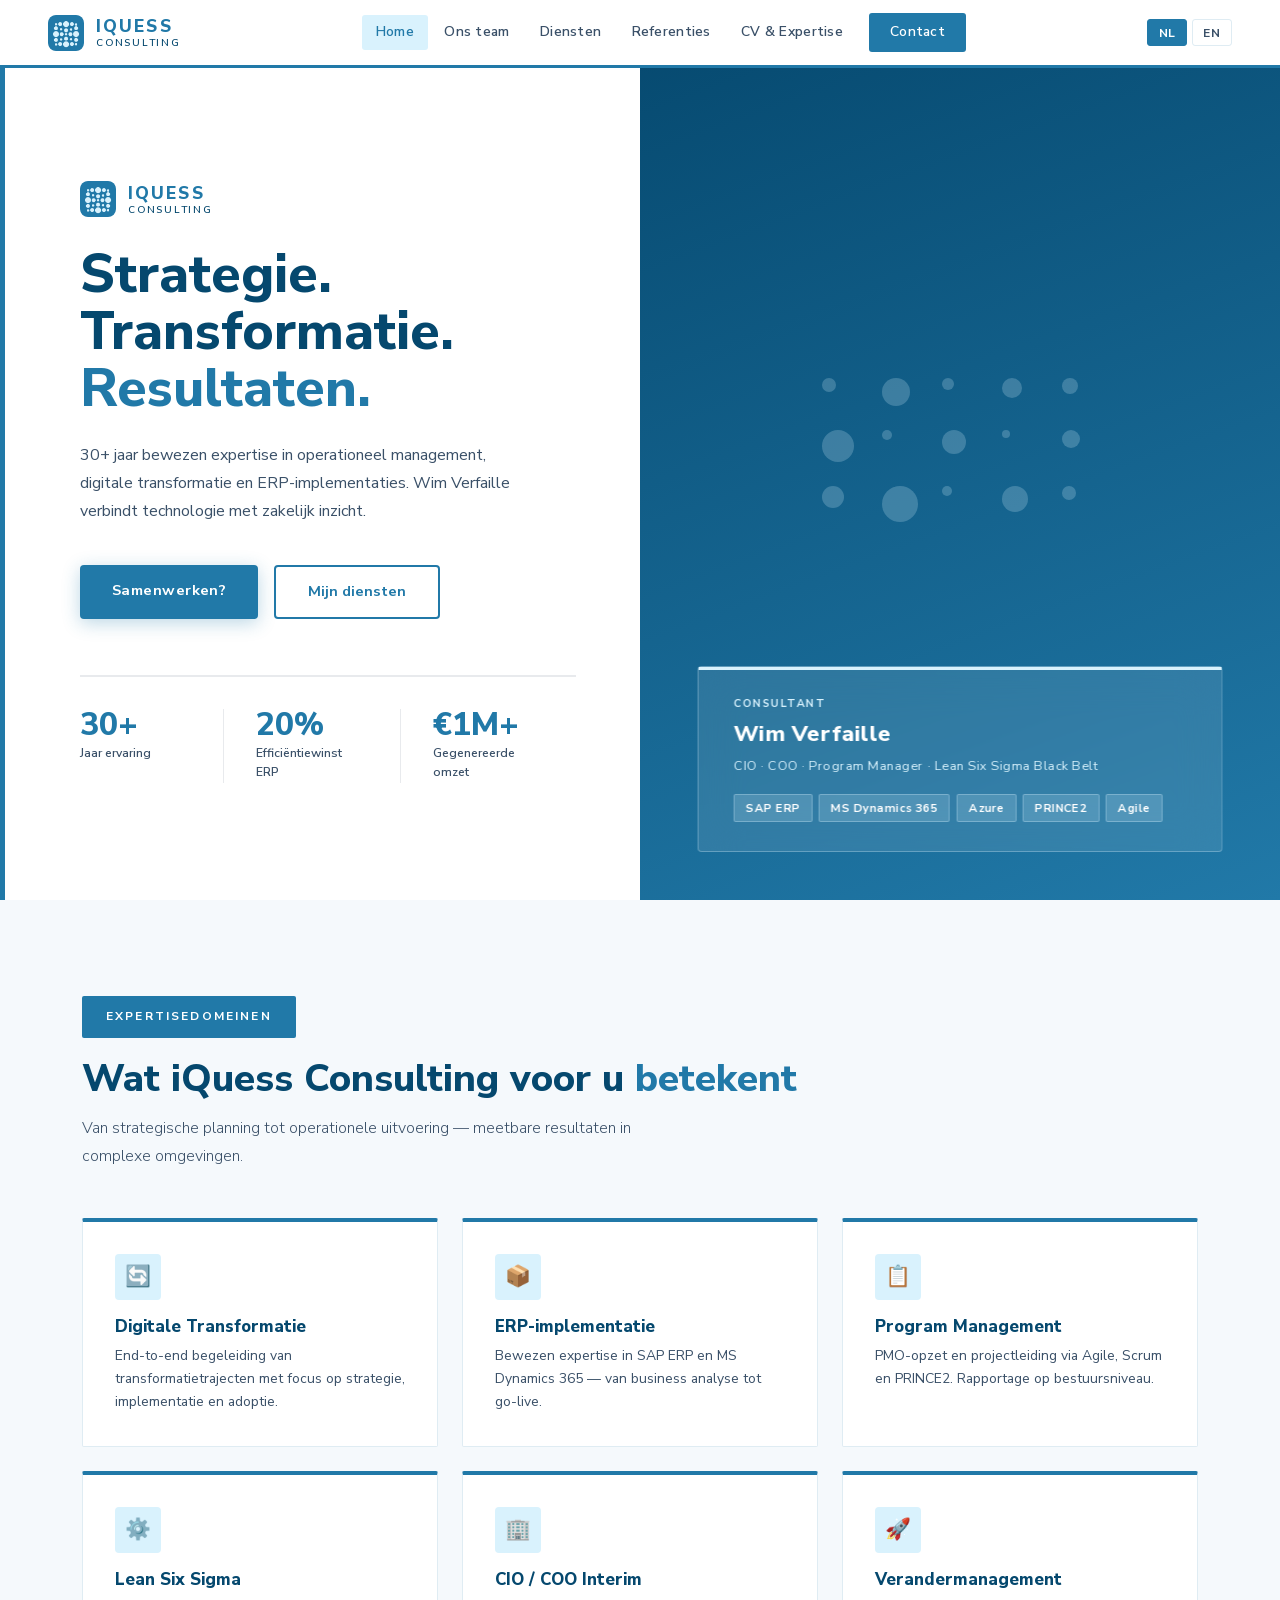
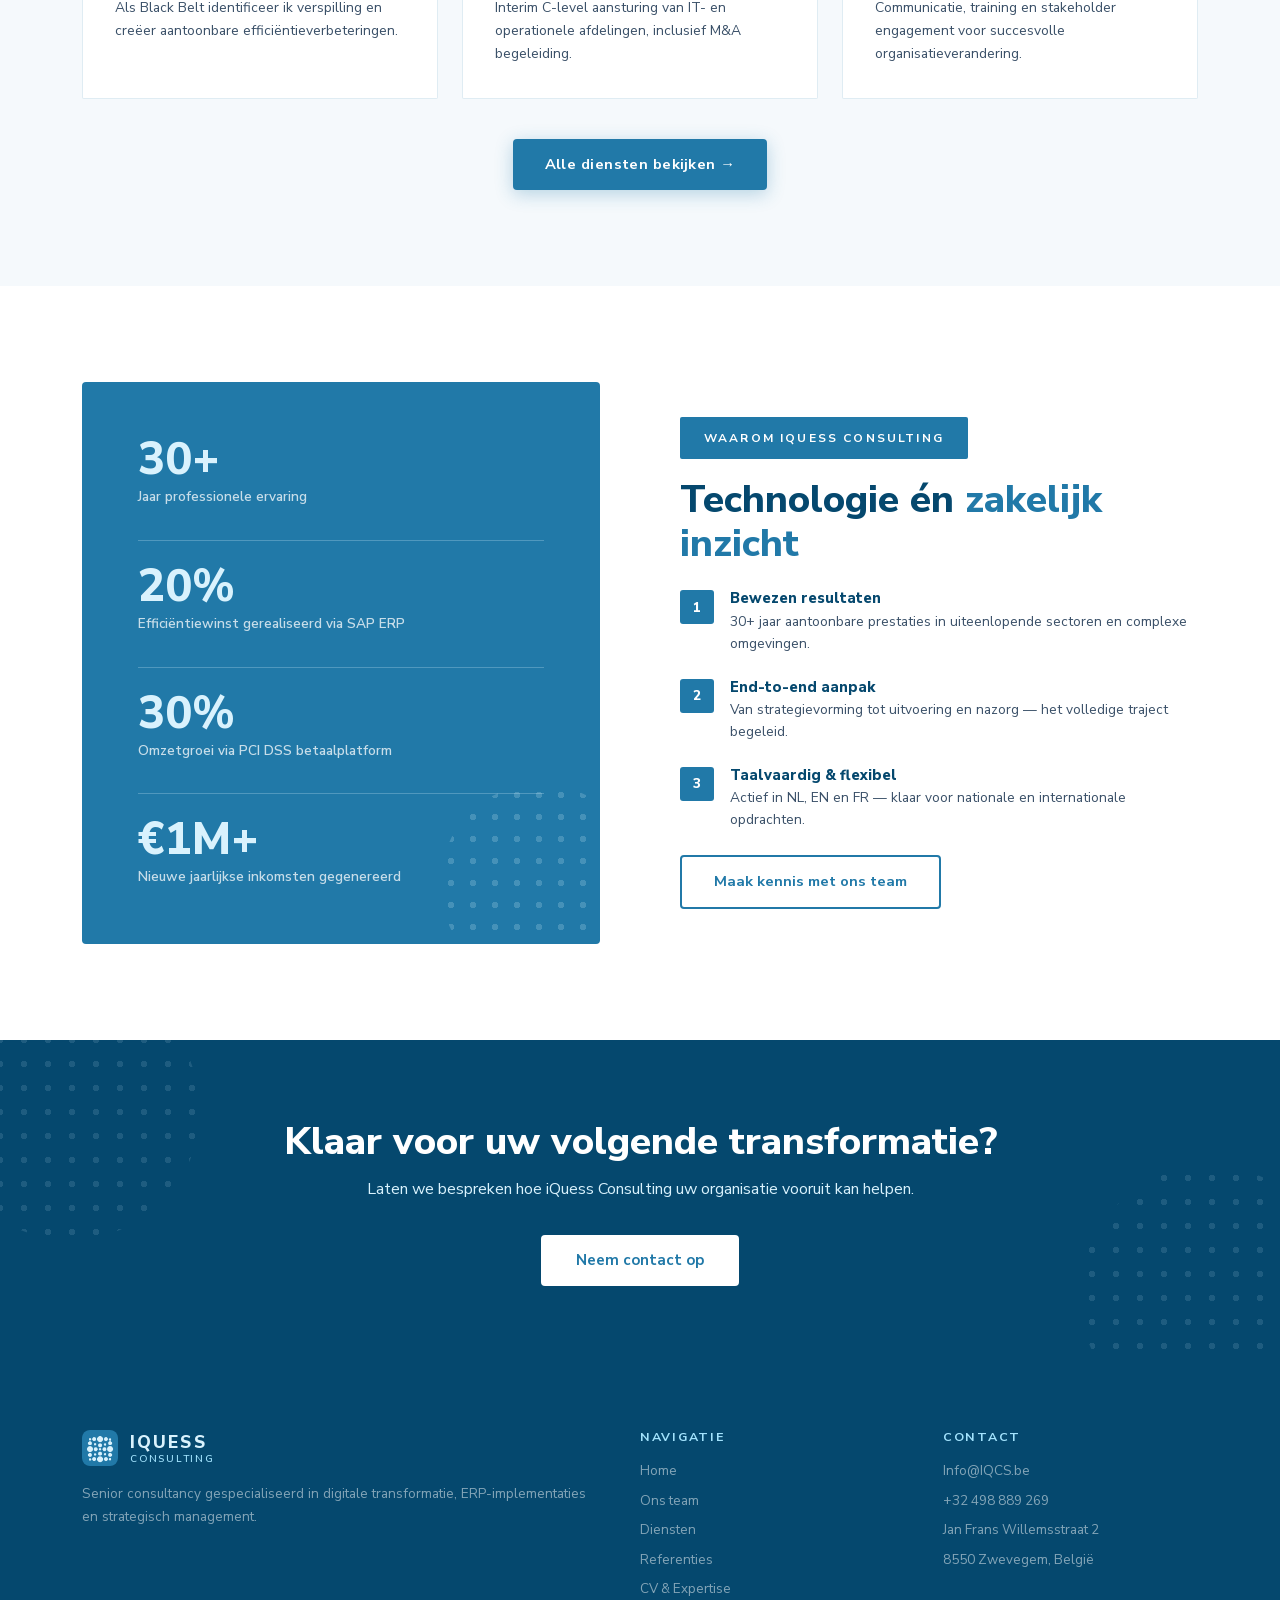
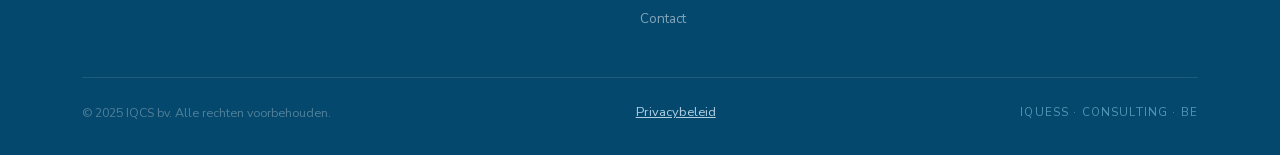
==== commit 4ca05bee: "change name wim" ====
--- a/index.html
+++ b/index.html
@@ -207,7 +207,7 @@
 <noscript>
   <nav class="noscript-nav">
     <a href="index.html">Home</a>
-    <a href="about.html">Over Wim</a>
+    <a href="about.html">Ons team</a>
     <a href="services.html">Diensten</a>
     <a href="cases.html">Referenties</a>
     <a href="cv.html">CV & Expertise</a>
@@ -245,6 +245,7 @@
       <div class="d" style="width:22px;height:22px;animation-delay:.6s"></div><div class="d" style="width:36px;height:36px;animation-delay:0s"></div><div class="d" style="width:10px;height:10px;animation-delay:1s"></div><div class="d" style="width:26px;height:26px;animation-delay:.4s"></div><div class="d" style="width:14px;height:14px;animation-delay:.8s"></div>
     </div>
     <div class="hero-card">
+      <div style="font-size:0.68rem;font-weight:700;letter-spacing:0.14em;text-transform:uppercase;color:var(--iqcs-licht);margin-bottom:0.2rem;" data-nl="Consultant" data-en="Consultant">Consultant</div>
       <div class="hero-card-name">Wim Verfaille</div>
       <div class="hero-card-title" data-nl="CIO · COO · Program Manager · Lean Six Sigma Black Belt" data-en="CIO · COO · Program Manager · Lean Six Sigma Black Belt">CIO · COO · Program Manager · Lean Six Sigma Black Belt</div>
       <div class="hero-card-tags">
@@ -299,7 +300,7 @@
         <div class="w-punt"><div class="w-punt-icon" aria-hidden="true">1</div><div><h4 data-nl="Bewezen resultaten" data-en="Proven results">Bewezen resultaten</h4><p data-nl="30+ jaar aantoonbare prestaties in uiteenlopende sectoren en complexe omgevingen." data-en="30+ years of demonstrable achievements across diverse sectors and complex environments.">30+ jaar aantoonbare prestaties in uiteenlopende sectoren en complexe omgevingen.</p></div></div>
         <div class="w-punt"><div class="w-punt-icon" aria-hidden="true">2</div><div><h4 data-nl="End-to-end aanpak" data-en="End-to-end approach">End-to-end aanpak</h4><p data-nl="Van strategievorming tot uitvoering en nazorg — het volledige traject begeleid." data-en="From strategy to execution and follow-up — the complete journey guided.">Van strategievorming tot uitvoering en nazorg — het volledige traject begeleid.</p></div></div>
         <div class="w-punt"><div class="w-punt-icon" aria-hidden="true">3</div><div><h4 data-nl="Taalvaardig & flexibel" data-en="Multilingual & flexible">Taalvaardig & flexibel</h4><p data-nl="Actief in NL, EN en FR — klaar voor nationale en internationale opdrachten." data-en="Active in NL, EN and FR — ready for national and international assignments.">Actief in NL, EN en FR — klaar voor nationale en internationale opdrachten.</p></div></div>
-        <a href="about.html" class="btn-outline" data-nl="Meer over Wim Verfaille" data-en="More about Wim Verfaille">Meer over Wim Verfaille</a>
+        <a href="about.html" class="btn-outline" data-nl="Maak kennis met ons team" data-en="Meet our team">Maak kennis met ons team</a>
       </div>
     </div>
   </div>
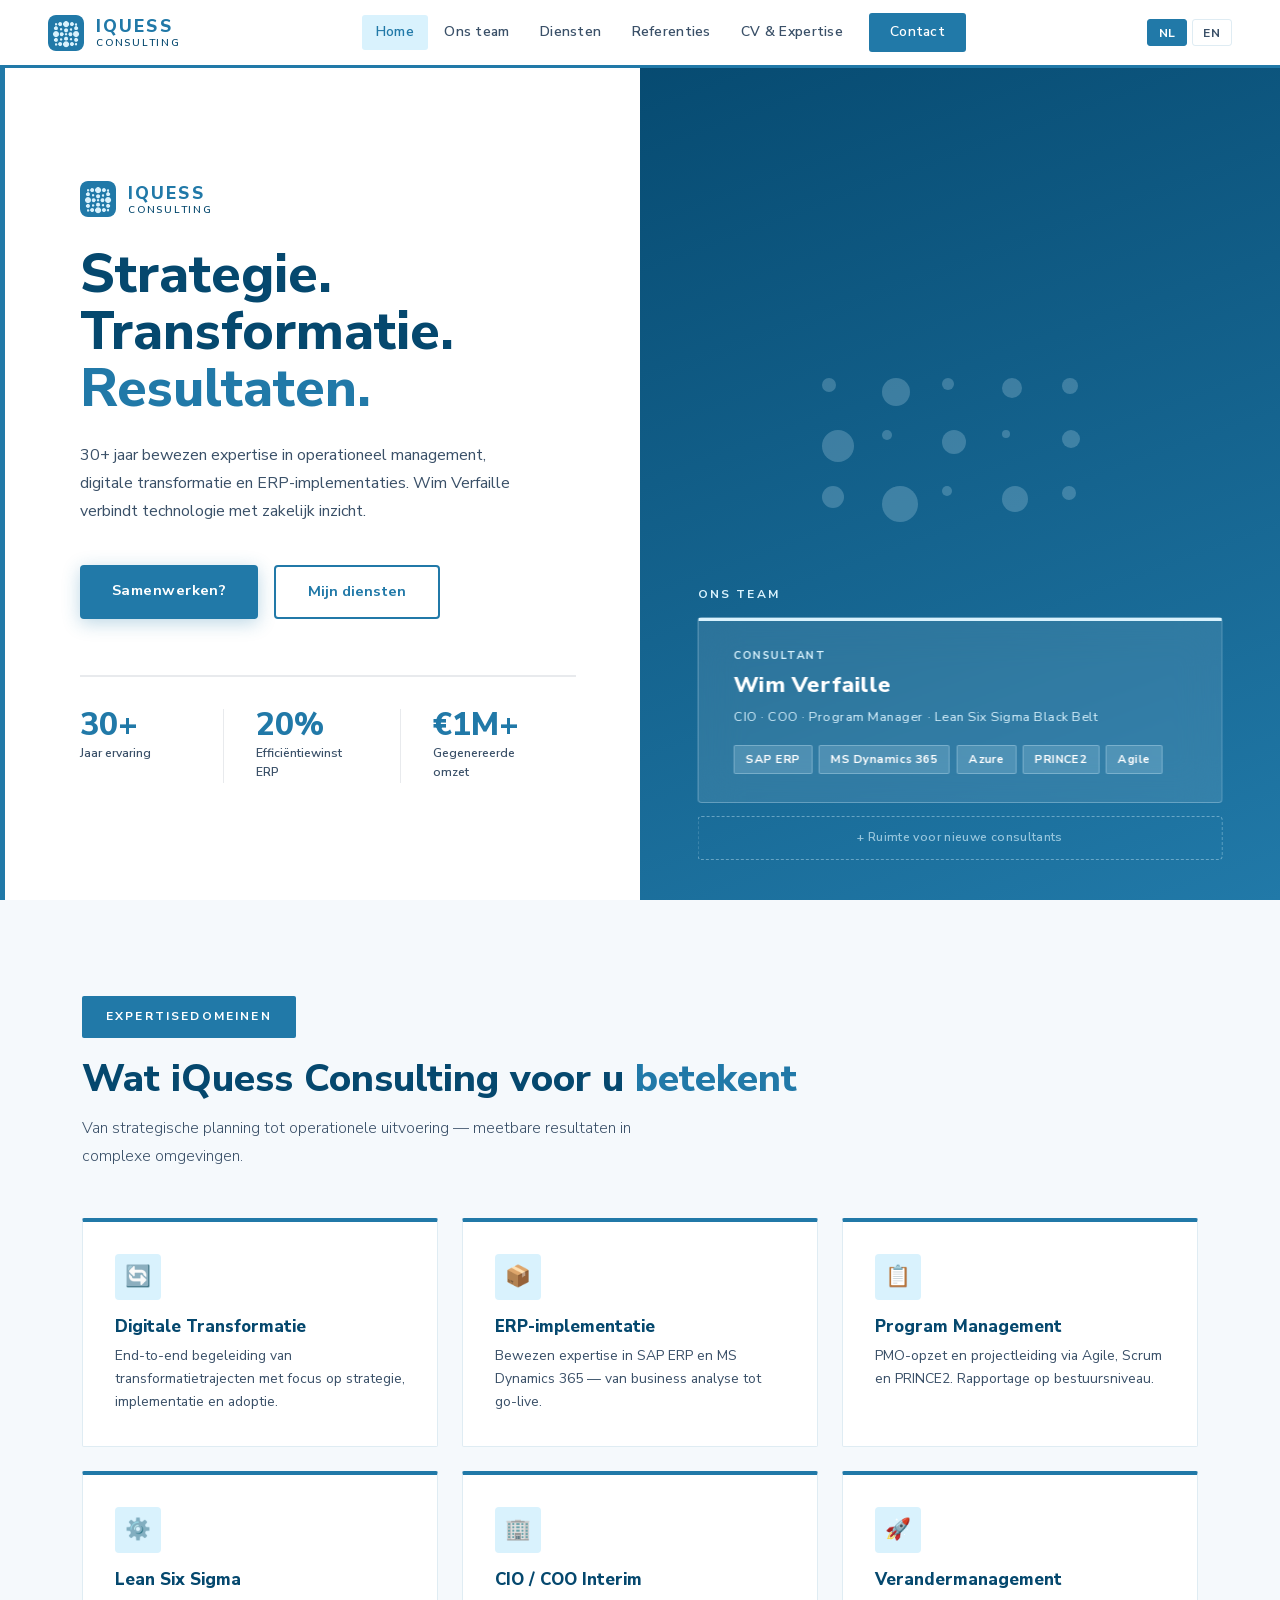
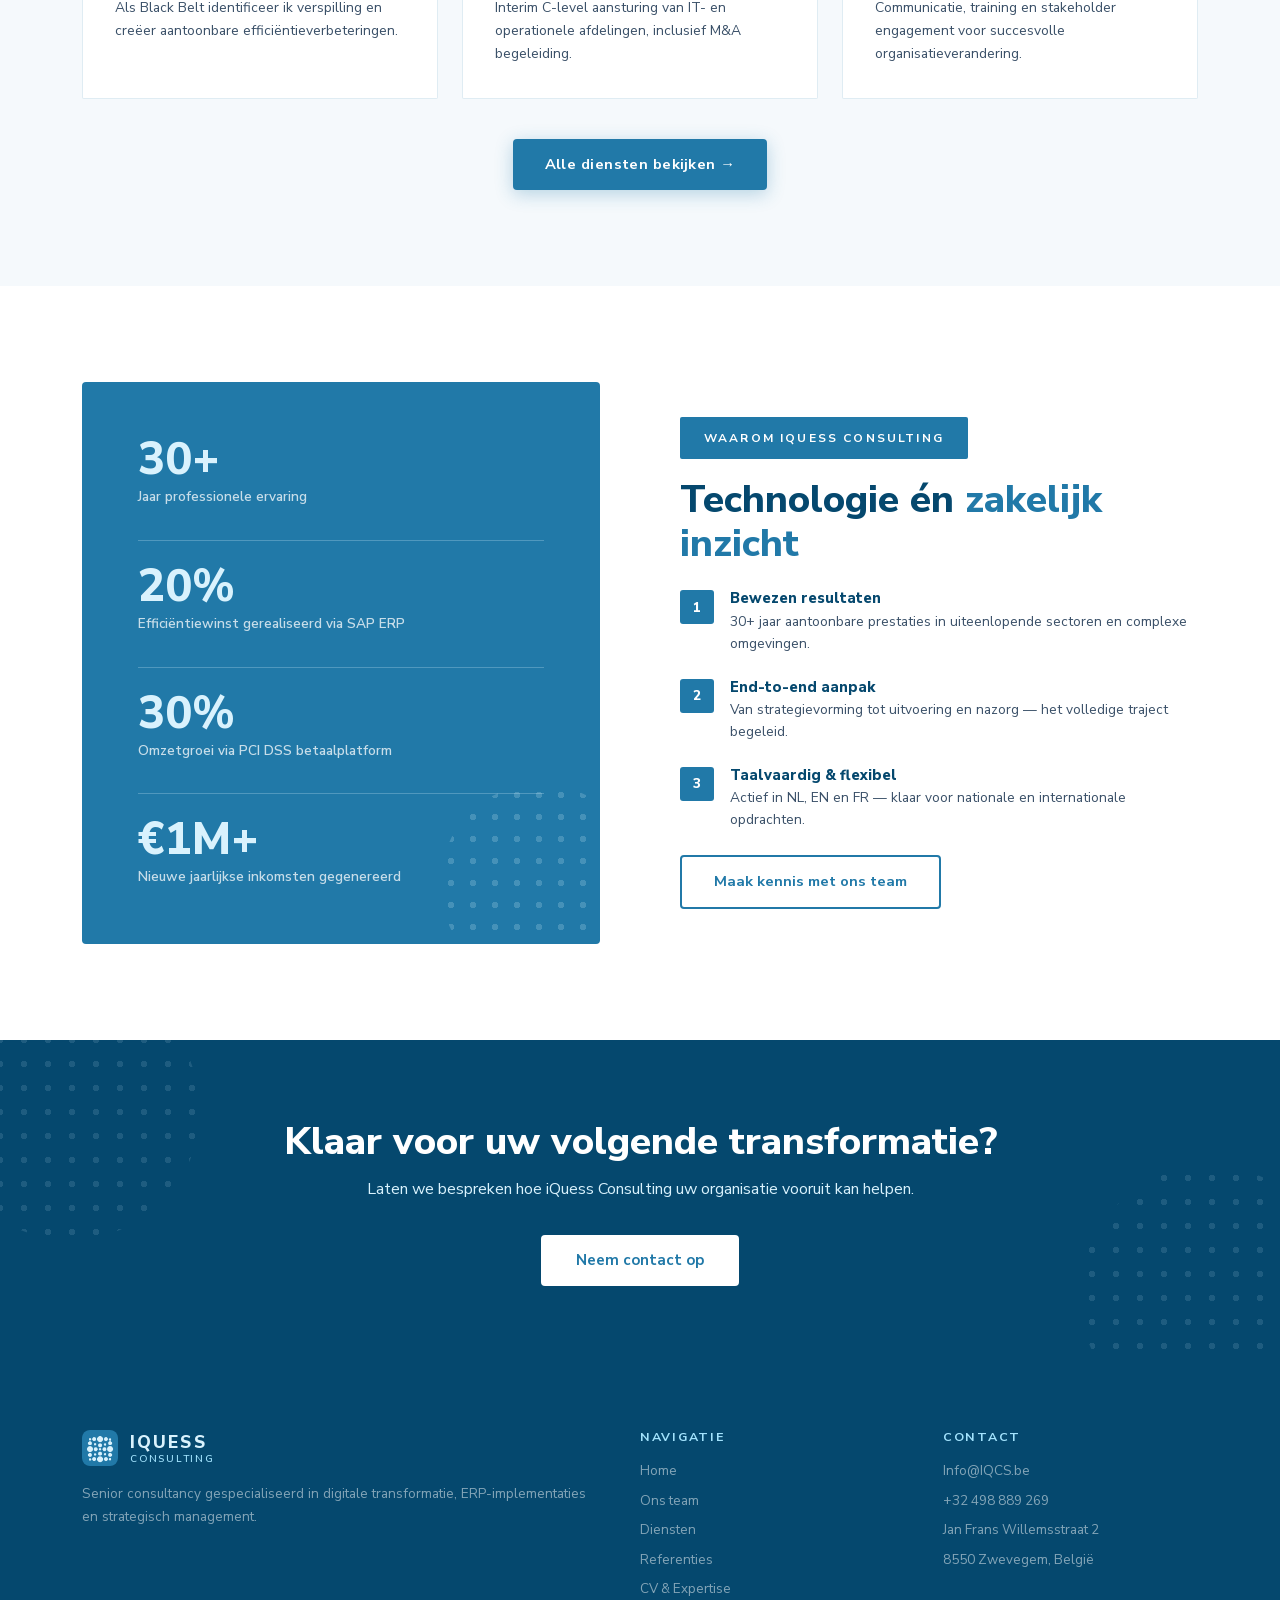
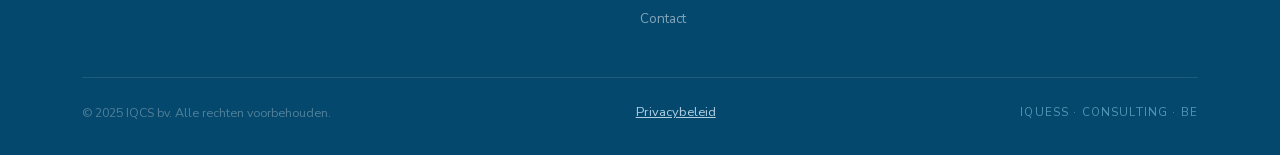
==== commit 14c72ccf: "Update index.html" ====
--- a/index.html
+++ b/index.html
@@ -87,13 +87,21 @@
 }
 .hero-dots .d { background: var(--iqcs-licht); border-radius: 50%; animation: breathe 3.5s infinite ease-in-out; }
 
+.hero-team {
+  position: absolute; bottom: 2.5rem; left: 50%; transform: translateX(-50%);
+  width: 82%; display: flex; flex-direction: column; gap: 0.8rem;
+}
+.hero-team-label {
+  font-size: 0.75rem; font-weight: 700; letter-spacing: 0.18em;
+  text-transform: uppercase; color: var(--iqcs-licht);
+}
 .hero-card {
-  position: absolute; bottom: 3rem; left: 50%; transform: translateX(-50%);
+  position: relative;
   background: rgba(255,255,255,0.1);
   backdrop-filter: blur(20px);
   border: 1px solid rgba(217,242,253,0.3);
   border-radius: 4px; padding: 1.8rem 2.2rem;
-  width: 82%; color: var(--iqcs-wit);
+  color: var(--iqcs-wit);
 }
 /* Blauwe top-balk op card — brand element */
 .hero-card::before {
@@ -110,6 +118,13 @@
   background: rgba(217,242,253,0.18); border: 1px solid rgba(217,242,253,0.3);
   border-radius: 2px; padding: 0.25rem 0.7rem;
   font-size: 0.72rem; font-weight: 700; letter-spacing: 0.04em;
+}
+/* Toegevouwen placeholder-blok voor toekomstige consultants */
+.hero-card-more {
+  border: 1px dashed rgba(217,242,253,0.4); border-radius: 4px;
+  padding: 0.7rem 1.2rem; text-align: center;
+  font-size: 0.76rem; font-weight: 600; letter-spacing: 0.03em;
+  color: rgba(217,242,253,0.65);
 }
 
 /* ── DIENSTEN ── */
@@ -193,7 +208,9 @@
 @media (max-width:900px) {
   .hero { grid-template-columns:1fr; }
   .hero-left { padding: 7rem 1.5rem 3rem; }
-  .hero-right { min-height: 340px; }
+  .hero-right { min-height: 460px; }
+  .hero-team { bottom: 1.8rem; gap: 0.6rem; }
+  .hero-card { padding: 1.4rem 1.6rem; }
   .diensten-grid { grid-template-columns:1fr; }
   .waarom-grid { grid-template-columns:1fr; }
 }
@@ -244,17 +261,21 @@
       <div class="d" style="width:32px;height:32px;animation-delay:.3s"></div><div class="d" style="width:10px;height:10px;animation-delay:.7s"></div><div class="d" style="width:24px;height:24px;animation-delay:1.1s"></div><div class="d" style="width:8px;height:8px;animation-delay:.5s"></div><div class="d" style="width:18px;height:18px;animation-delay:.9s"></div>
       <div class="d" style="width:22px;height:22px;animation-delay:.6s"></div><div class="d" style="width:36px;height:36px;animation-delay:0s"></div><div class="d" style="width:10px;height:10px;animation-delay:1s"></div><div class="d" style="width:26px;height:26px;animation-delay:.4s"></div><div class="d" style="width:14px;height:14px;animation-delay:.8s"></div>
     </div>
-    <div class="hero-card">
-      <div style="font-size:0.68rem;font-weight:700;letter-spacing:0.14em;text-transform:uppercase;color:var(--iqcs-licht);margin-bottom:0.2rem;" data-nl="Consultant" data-en="Consultant">Consultant</div>
-      <div class="hero-card-name">Wim Verfaille</div>
-      <div class="hero-card-title" data-nl="CIO · COO · Program Manager · Lean Six Sigma Black Belt" data-en="CIO · COO · Program Manager · Lean Six Sigma Black Belt">CIO · COO · Program Manager · Lean Six Sigma Black Belt</div>
-      <div class="hero-card-tags">
-        <span class="hero-card-tag">SAP ERP</span>
-        <span class="hero-card-tag">MS Dynamics 365</span>
-        <span class="hero-card-tag">Azure</span>
-        <span class="hero-card-tag">PRINCE2</span>
-        <span class="hero-card-tag">Agile</span>
+    <div class="hero-team">
+      <div class="hero-team-label" data-nl="Ons team" data-en="Our team">Ons team</div>
+      <div class="hero-card">
+        <div style="font-size:0.68rem;font-weight:700;letter-spacing:0.14em;text-transform:uppercase;color:var(--iqcs-licht);margin-bottom:0.2rem;" data-nl="Consultant" data-en="Consultant">Consultant</div>
+        <div class="hero-card-name">Wim Verfaille</div>
+        <div class="hero-card-title" data-nl="CIO · COO · Program Manager · Lean Six Sigma Black Belt" data-en="CIO · COO · Program Manager · Lean Six Sigma Black Belt">CIO · COO · Program Manager · Lean Six Sigma Black Belt</div>
+        <div class="hero-card-tags">
+          <span class="hero-card-tag">SAP ERP</span>
+          <span class="hero-card-tag">MS Dynamics 365</span>
+          <span class="hero-card-tag">Azure</span>
+          <span class="hero-card-tag">PRINCE2</span>
+          <span class="hero-card-tag">Agile</span>
+        </div>
       </div>
+      <div class="hero-card-more" data-nl="+ Ruimte voor nieuwe consultants" data-en="+ Room for new consultants">+ Ruimte voor nieuwe consultants</div>
     </div>
   </div>
 </section>
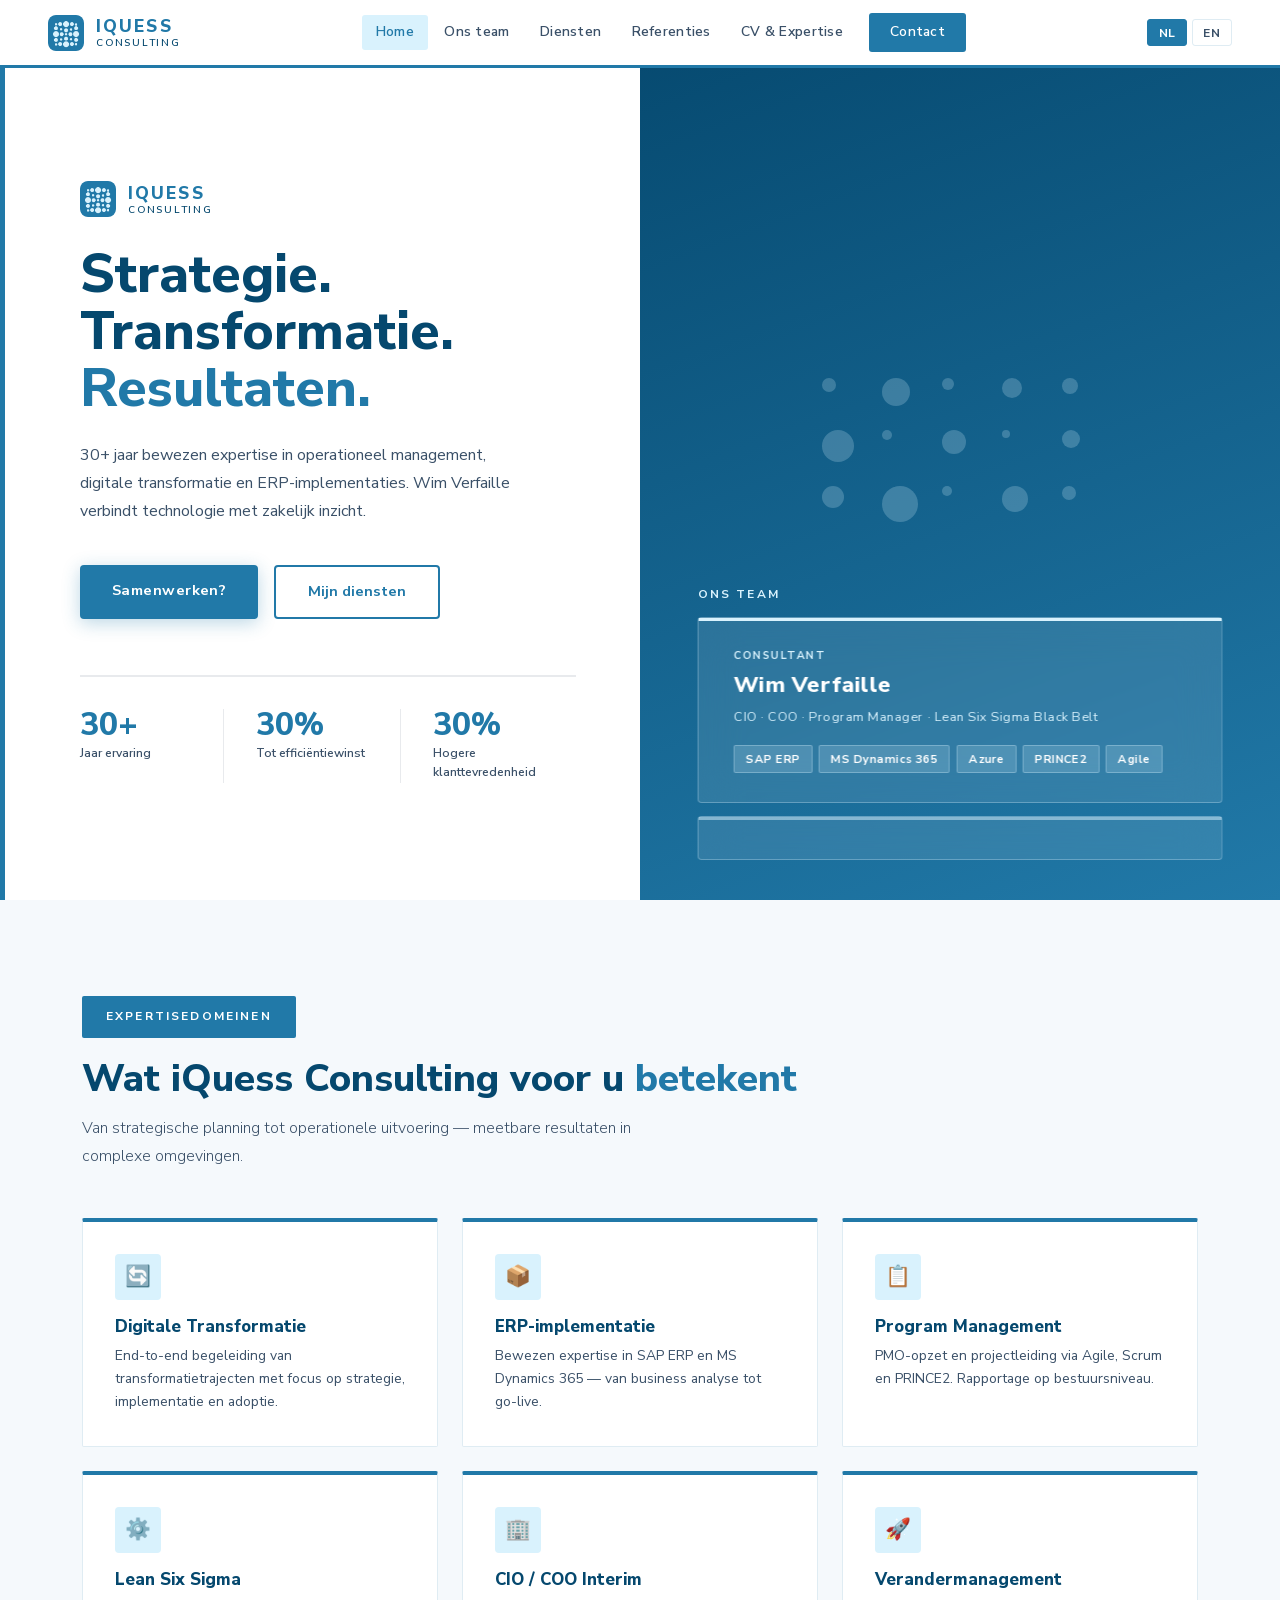
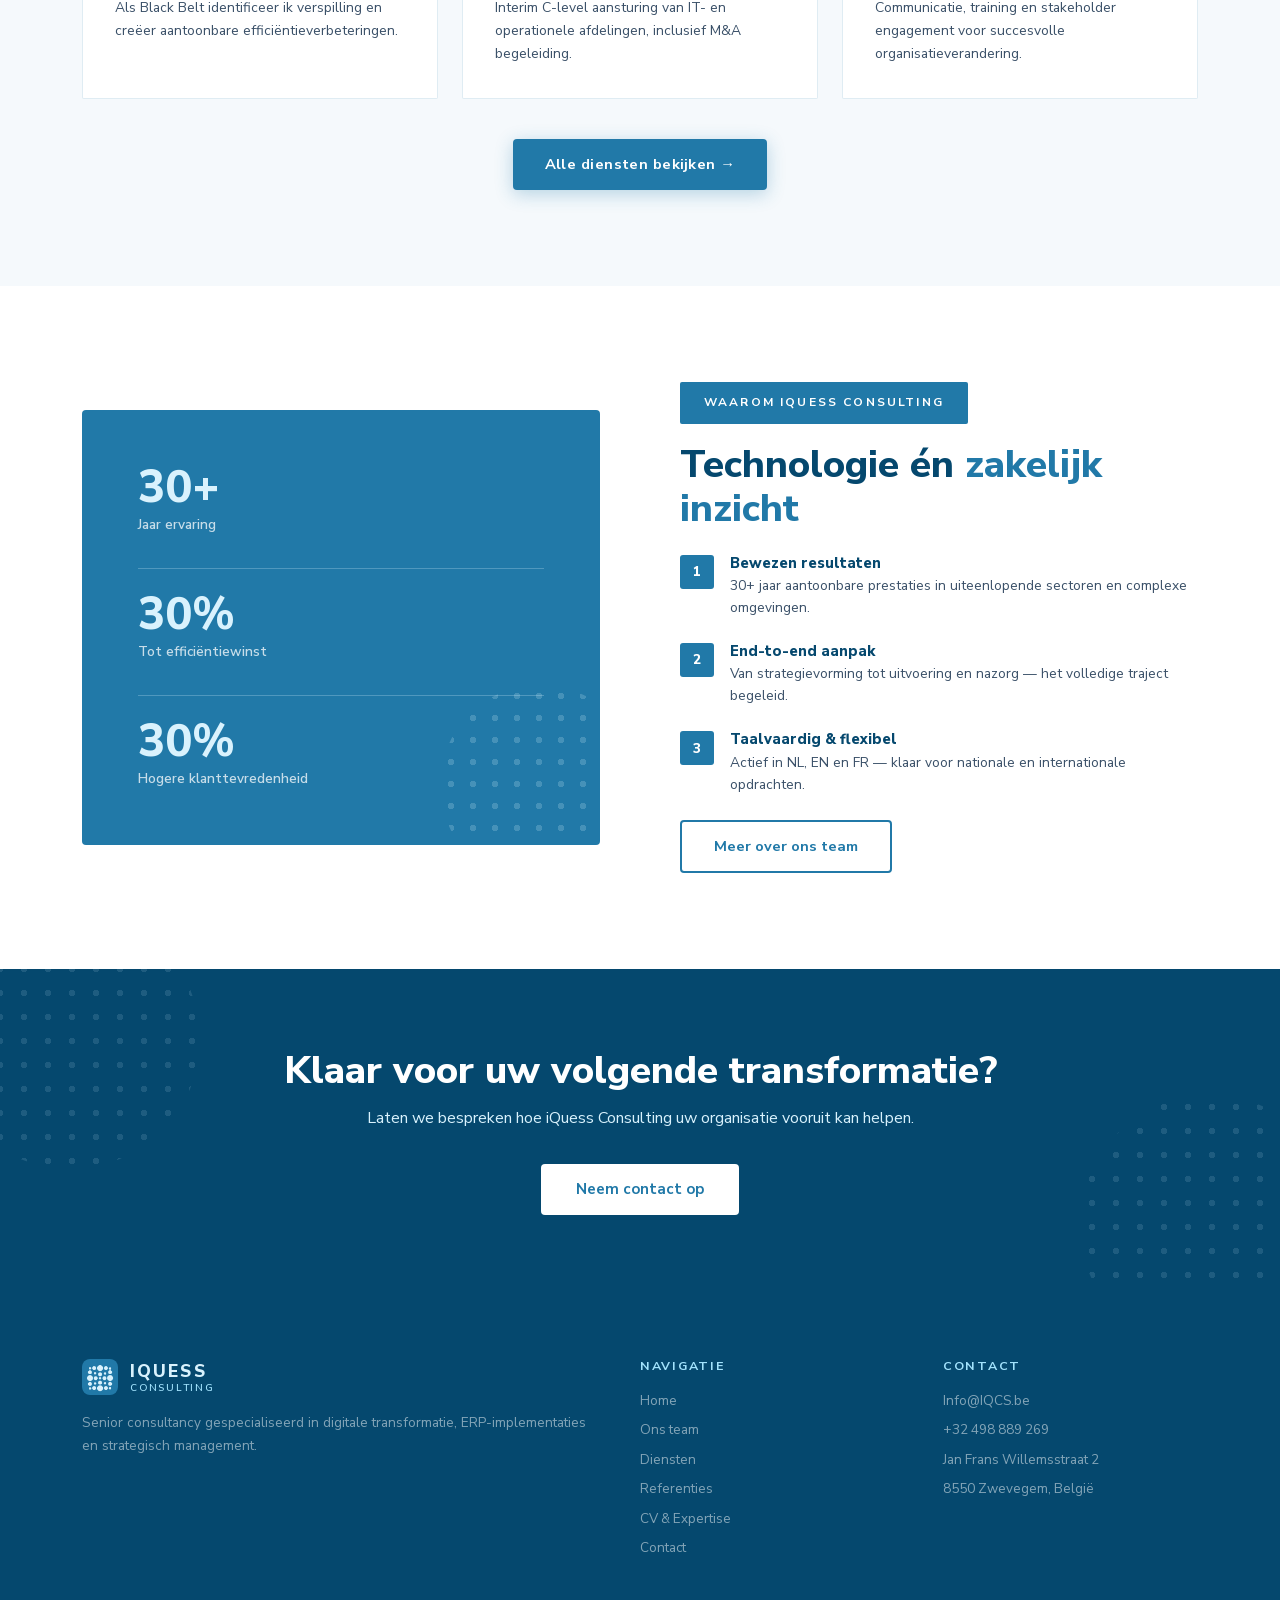
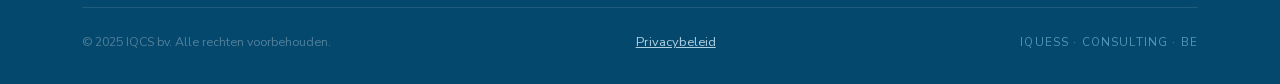
==== commit bd2ca6d6: "Update index.html" ====
--- a/index.html
+++ b/index.html
@@ -119,12 +119,18 @@
   border-radius: 2px; padding: 0.25rem 0.7rem;
   font-size: 0.72rem; font-weight: 700; letter-spacing: 0.04em;
 }
-/* Toegevouwen placeholder-blok voor toekomstige consultants */
+/* Compact placeholder-blok voor toekomstige consultants — zelfde kaartstijl, leeg, niet-klikbaar */
 .hero-card-more {
-  border: 1px dashed rgba(217,242,253,0.4); border-radius: 4px;
-  padding: 0.7rem 1.2rem; text-align: center;
-  font-size: 0.76rem; font-weight: 600; letter-spacing: 0.03em;
-  color: rgba(217,242,253,0.65);
+  position: relative;
+  min-height: 44px;
+  background: rgba(255,255,255,0.1);
+  backdrop-filter: blur(20px);
+  border: 1px solid rgba(217,242,253,0.3);
+  border-radius: 4px;
+}
+.hero-card-more::before {
+  content: ''; position: absolute; top: 0; left: 0; right: 0; height: 3px;
+  background: rgba(217,242,253,0.5);
 }
 
 /* ── DIENSTEN ── */
@@ -249,9 +255,9 @@
       <a href="services.html" class="btn-outline" data-nl="Mijn diensten" data-en="My services">Mijn diensten</a>
     </div>
     <div class="hero-stats">
-      <div class="stat"><div class="stat-num">30+</div><div class="stat-label" data-nl="Jaar ervaring" data-en="Years experience">Jaar ervaring</div></div>
-      <div class="stat"><div class="stat-num">20%</div><div class="stat-label" data-nl="Efficiëntiewinst ERP" data-en="ERP efficiency gain">Efficiëntiewinst ERP</div></div>
-      <div class="stat"><div class="stat-num">€1M+</div><div class="stat-label" data-nl="Gegenereerde omzet" data-en="Revenue generated">Gegenereerde omzet</div></div>
+      <div class="stat"><div class="stat-num">30+</div><div class="stat-label" data-nl="Jaar ervaring" data-en="Years of experience">Jaar ervaring</div></div>
+      <div class="stat"><div class="stat-num">30%</div><div class="stat-label" data-nl="Tot efficiëntiewinst" data-en="Up to efficiency gain">Tot efficiëntiewinst</div></div>
+      <div class="stat"><div class="stat-num">30%</div><div class="stat-label" data-nl="Hogere klanttevredenheid" data-en="Higher customer satisfaction">Hogere klanttevredenheid</div></div>
     </div>
   </div>
 
@@ -275,7 +281,7 @@
           <span class="hero-card-tag">Agile</span>
         </div>
       </div>
-      <div class="hero-card-more" data-nl="+ Ruimte voor nieuwe consultants" data-en="+ Room for new consultants">+ Ruimte voor nieuwe consultants</div>
+      <div class="hero-card-more" aria-hidden="true"></div>
     </div>
   </div>
 </section>
@@ -307,13 +313,11 @@
   <div class="container">
     <div class="waarom-grid">
       <div class="waarom-visual reveal">
-        <div class="wv-stat"><div class="wv-num">30+</div><div class="wv-label" data-nl="Jaar professionele ervaring" data-en="Years of professional experience">Jaar professionele ervaring</div></div>
+        <div class="wv-stat"><div class="wv-num">30+</div><div class="wv-label" data-nl="Jaar ervaring" data-en="Years of experience">Jaar ervaring</div></div>
         <div class="wv-divider"></div>
-        <div class="wv-stat"><div class="wv-num">20%</div><div class="wv-label" data-nl="Efficiëntiewinst gerealiseerd via SAP ERP" data-en="Efficiency gain via SAP ERP implementation">Efficiëntiewinst gerealiseerd via SAP ERP</div></div>
+        <div class="wv-stat"><div class="wv-num">30%</div><div class="wv-label" data-nl="Tot efficiëntiewinst" data-en="Up to efficiency gain">Tot efficiëntiewinst</div></div>
         <div class="wv-divider"></div>
-        <div class="wv-stat"><div class="wv-num">30%</div><div class="wv-label" data-nl="Omzetgroei via PCI DSS betaalplatform" data-en="Revenue growth via PCI DSS payment platform">Omzetgroei via PCI DSS betaalplatform</div></div>
-        <div class="wv-divider"></div>
-        <div class="wv-stat"><div class="wv-num">€1M+</div><div class="wv-label" data-nl="Nieuwe jaarlijkse inkomsten gegenereerd" data-en="New annual revenue generated">Nieuwe jaarlijkse inkomsten gegenereerd</div></div>
+        <div class="wv-stat"><div class="wv-num">30%</div><div class="wv-label" data-nl="Hogere klanttevredenheid" data-en="Higher customer satisfaction">Hogere klanttevredenheid</div></div>
       </div>
       <div class="waarom-content reveal">
         <div class="header-bar" data-nl="Waarom iQuess Consulting" data-en="Why iQuess Consulting">Waarom iQuess Consulting</div>
@@ -321,7 +325,7 @@
         <div class="w-punt"><div class="w-punt-icon" aria-hidden="true">1</div><div><h4 data-nl="Bewezen resultaten" data-en="Proven results">Bewezen resultaten</h4><p data-nl="30+ jaar aantoonbare prestaties in uiteenlopende sectoren en complexe omgevingen." data-en="30+ years of demonstrable achievements across diverse sectors and complex environments.">30+ jaar aantoonbare prestaties in uiteenlopende sectoren en complexe omgevingen.</p></div></div>
         <div class="w-punt"><div class="w-punt-icon" aria-hidden="true">2</div><div><h4 data-nl="End-to-end aanpak" data-en="End-to-end approach">End-to-end aanpak</h4><p data-nl="Van strategievorming tot uitvoering en nazorg — het volledige traject begeleid." data-en="From strategy to execution and follow-up — the complete journey guided.">Van strategievorming tot uitvoering en nazorg — het volledige traject begeleid.</p></div></div>
         <div class="w-punt"><div class="w-punt-icon" aria-hidden="true">3</div><div><h4 data-nl="Taalvaardig & flexibel" data-en="Multilingual & flexible">Taalvaardig & flexibel</h4><p data-nl="Actief in NL, EN en FR — klaar voor nationale en internationale opdrachten." data-en="Active in NL, EN and FR — ready for national and international assignments.">Actief in NL, EN en FR — klaar voor nationale en internationale opdrachten.</p></div></div>
-        <a href="about.html" class="btn-outline" data-nl="Maak kennis met ons team" data-en="Meet our team">Maak kennis met ons team</a>
+        <a href="about.html" class="btn-outline" data-nl="Meer over ons team" data-en="More about our team">Meer over ons team</a>
       </div>
     </div>
   </div>
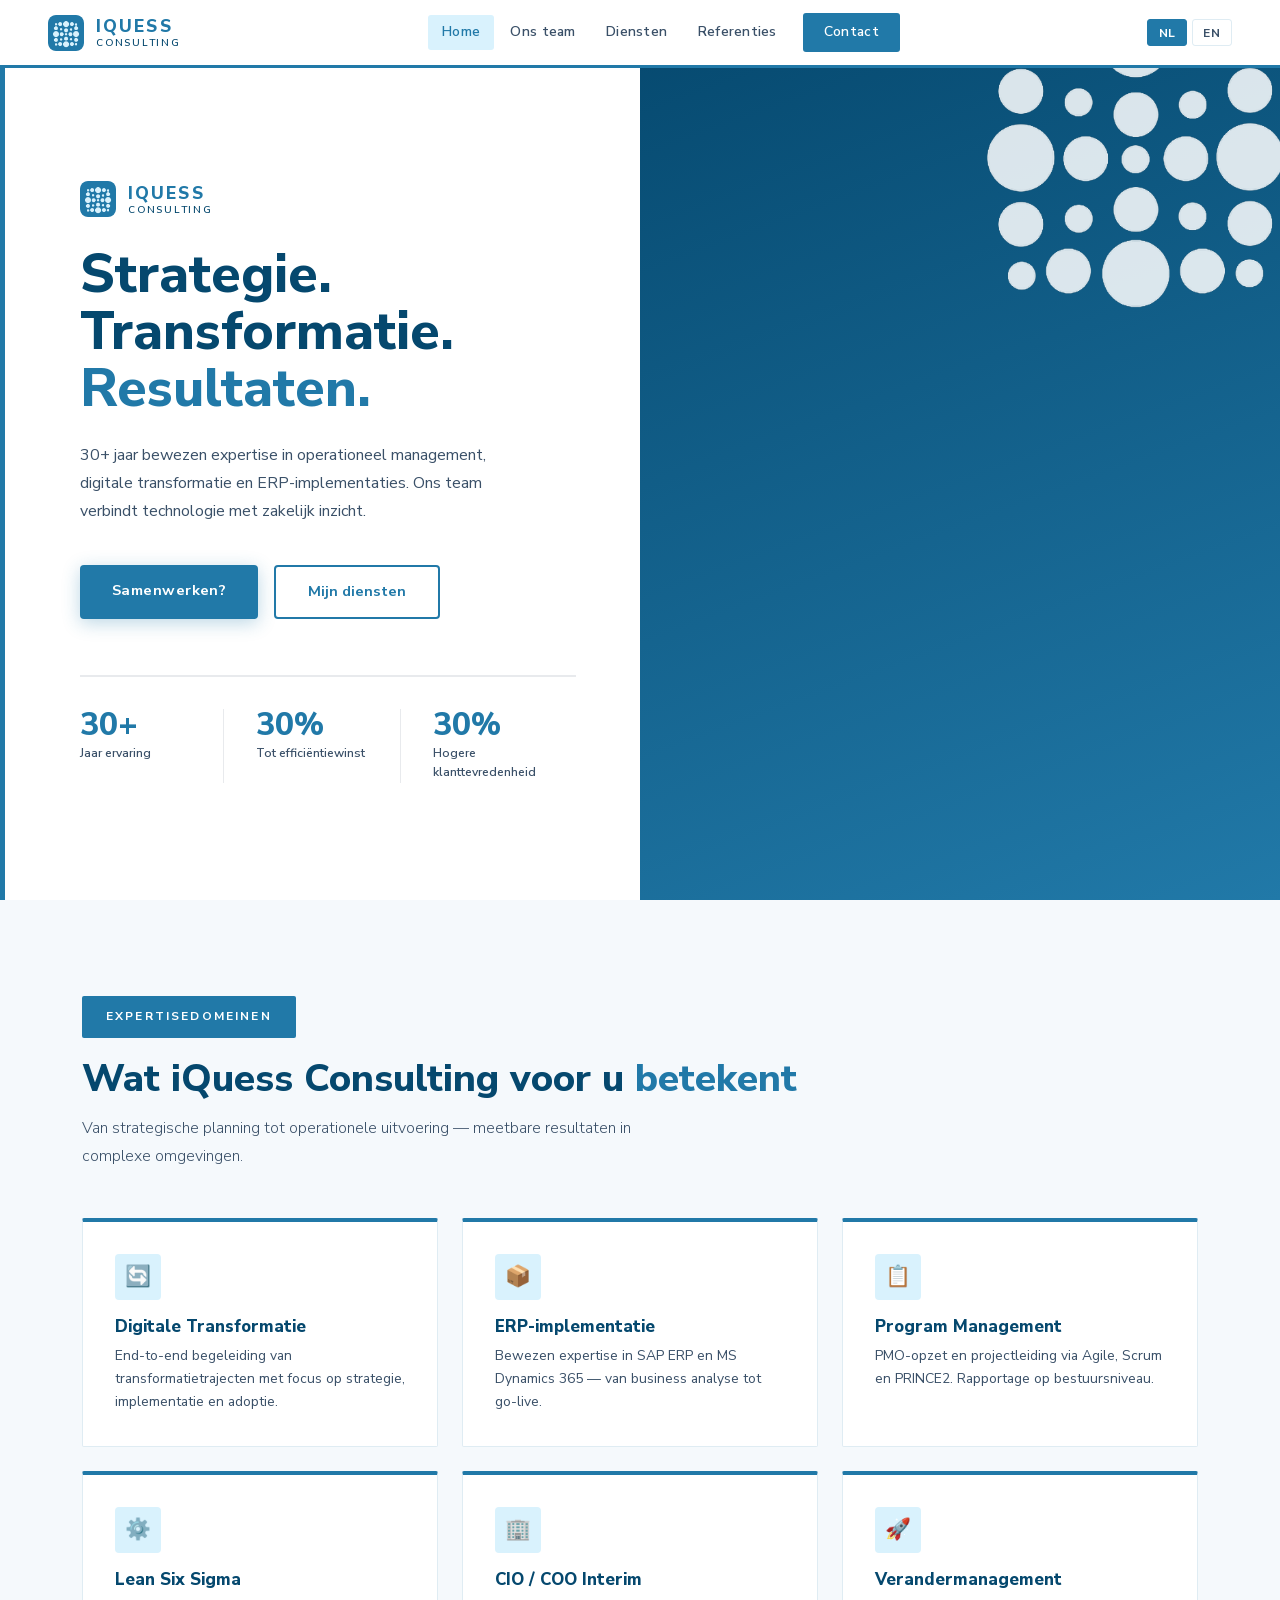
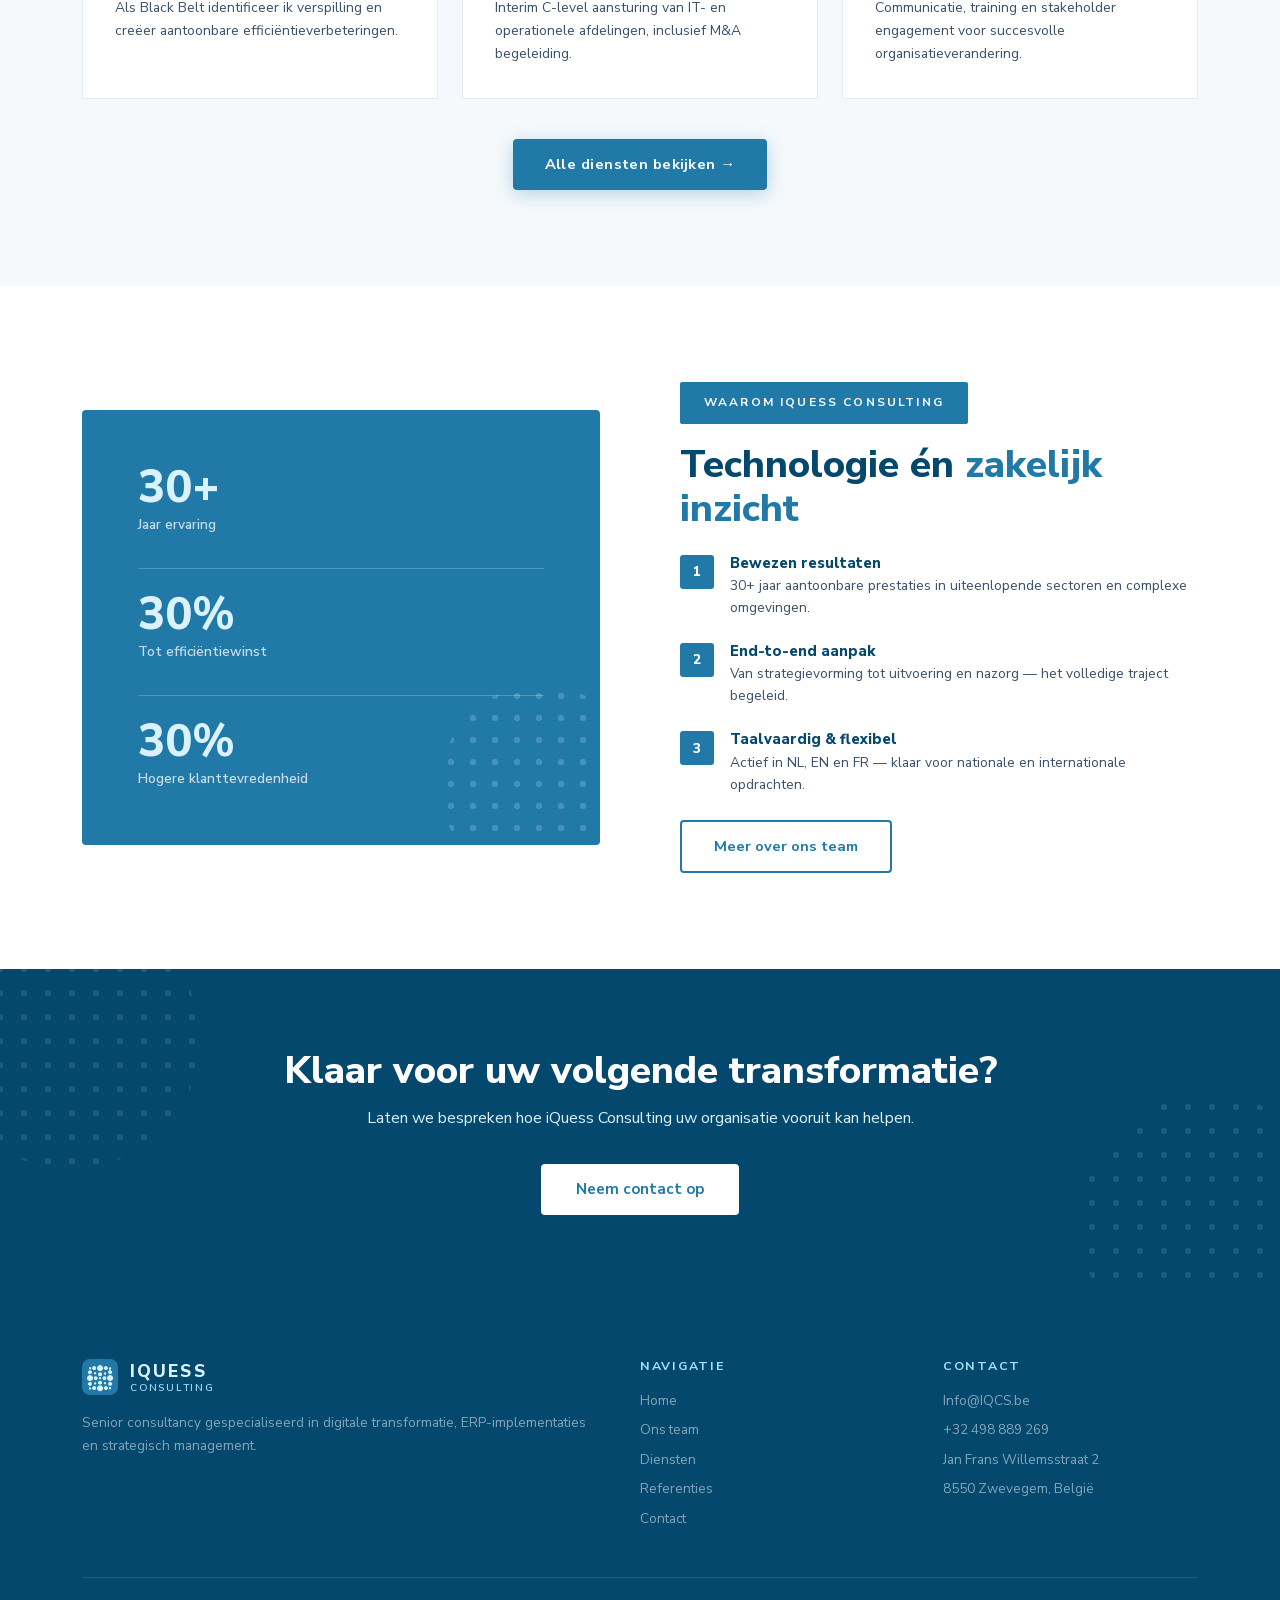
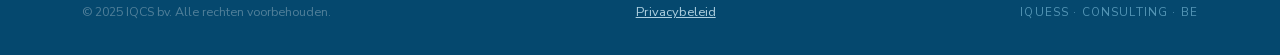
==== commit d07157c5: "change" ====
--- a/index.html
+++ b/index.html
@@ -80,12 +80,14 @@
   background: linear-gradient(160deg, var(--iqcs-donker) 0%, var(--iqcs-blauw) 100%);
 }
 .hero-dots {
-  position: absolute; top: 50%; left: 50%;
-  transform: translate(-50%, -50%);
-  display: grid; grid-template-columns: repeat(5,1fr);
-  gap: 1.5rem; opacity: 0.22; pointer-events: none;
-}
-.hero-dots .d { background: var(--iqcs-licht); border-radius: 50%; animation: breathe 3.5s infinite ease-in-out; }
+  position: absolute; right: -60px; top: -60px;
+  width: clamp(320px, 32vw, 560px);
+  aspect-ratio: 1 / 1;
+  background-image: url('images/dots-pattern.png');
+  background-size: contain; background-repeat: no-repeat;
+  opacity: 0.85; pointer-events: none;
+}
+.hero-dots .d { display: none; }
 
 .hero-team {
   position: absolute; bottom: 2.5rem; left: 50%; transform: translateX(-50%);
@@ -214,9 +216,8 @@
 @media (max-width:900px) {
   .hero { grid-template-columns:1fr; }
   .hero-left { padding: 7rem 1.5rem 3rem; }
-  .hero-right { min-height: 460px; }
-  .hero-team { bottom: 1.8rem; gap: 0.6rem; }
-  .hero-card { padding: 1.4rem 1.6rem; }
+  .hero-right { min-height: 320px; }
+  .hero-dots { width: 260px; }
   .diensten-grid { grid-template-columns:1fr; }
   .waarom-grid { grid-template-columns:1fr; }
 }
@@ -233,7 +234,6 @@
     <a href="about.html">Ons team</a>
     <a href="services.html">Diensten</a>
     <a href="cases.html">Referenties</a>
-    <a href="cv.html">CV & Expertise</a>
     <a href="contact.html">Contact</a>
   </nav>
 </noscript>
@@ -249,7 +249,7 @@
       </div>
     </div>
     <h1 class="hero-title" data-nl="Strategie.<br>Transformatie.<br><span>Resultaten.</span>" data-en="Strategy.<br>Transformation.<br><span>Results.</span>">Strategie.<br>Transformatie.<br><span>Resultaten.</span></h1>
-    <p class="hero-sub" data-nl="30+ jaar bewezen expertise in operationeel management, digitale transformatie en ERP-implementaties. Wim Verfaille verbindt technologie met zakelijk inzicht." data-en="30+ years of proven expertise in operational management, digital transformation and ERP implementations. Wim Verfaille connects technology with business insight.">30+ jaar bewezen expertise in operationeel management, digitale transformatie en ERP-implementaties. Wim Verfaille verbindt technologie met zakelijk inzicht.</p>
+    <p class="hero-sub" data-nl="30+ jaar bewezen expertise in operationeel management, digitale transformatie en ERP-implementaties. Ons team verbindt technologie met zakelijk inzicht." data-en="30+ years of proven expertise in operational management, digital transformation and ERP implementations. Our team connects technology with business insight.">30+ jaar bewezen expertise in operationeel management, digitale transformatie en ERP-implementaties. Ons team verbindt technologie met zakelijk inzicht.</p>
     <div class="hero-buttons">
       <a href="contact.html" class="btn-primary" data-nl="Samenwerken?" data-en="Let's work together?">Samenwerken?</a>
       <a href="services.html" class="btn-outline" data-nl="Mijn diensten" data-en="My services">Mijn diensten</a>
@@ -263,25 +263,9 @@
 
   <div class="hero-right">
     <div class="hero-dots">
-      <div class="d" style="width:14px;height:14px"></div><div class="d" style="width:28px;height:28px;animation-delay:.4s"></div><div class="d" style="width:12px;height:12px;animation-delay:.8s"></div><div class="d" style="width:20px;height:20px;animation-delay:1.2s"></div><div class="d" style="width:16px;height:16px;animation-delay:.2s"></div>
-      <div class="d" style="width:32px;height:32px;animation-delay:.3s"></div><div class="d" style="width:10px;height:10px;animation-delay:.7s"></div><div class="d" style="width:24px;height:24px;animation-delay:1.1s"></div><div class="d" style="width:8px;height:8px;animation-delay:.5s"></div><div class="d" style="width:18px;height:18px;animation-delay:.9s"></div>
-      <div class="d" style="width:22px;height:22px;animation-delay:.6s"></div><div class="d" style="width:36px;height:36px;animation-delay:0s"></div><div class="d" style="width:10px;height:10px;animation-delay:1s"></div><div class="d" style="width:26px;height:26px;animation-delay:.4s"></div><div class="d" style="width:14px;height:14px;animation-delay:.8s"></div>
-    </div>
-    <div class="hero-team">
-      <div class="hero-team-label" data-nl="Ons team" data-en="Our team">Ons team</div>
-      <div class="hero-card">
-        <div style="font-size:0.68rem;font-weight:700;letter-spacing:0.14em;text-transform:uppercase;color:var(--iqcs-licht);margin-bottom:0.2rem;" data-nl="Consultant" data-en="Consultant">Consultant</div>
-        <div class="hero-card-name">Wim Verfaille</div>
-        <div class="hero-card-title" data-nl="CIO · COO · Program Manager · Lean Six Sigma Black Belt" data-en="CIO · COO · Program Manager · Lean Six Sigma Black Belt">CIO · COO · Program Manager · Lean Six Sigma Black Belt</div>
-        <div class="hero-card-tags">
-          <span class="hero-card-tag">SAP ERP</span>
-          <span class="hero-card-tag">MS Dynamics 365</span>
-          <span class="hero-card-tag">Azure</span>
-          <span class="hero-card-tag">PRINCE2</span>
-          <span class="hero-card-tag">Agile</span>
-        </div>
-      </div>
-      <div class="hero-card-more" aria-hidden="true"></div>
+      <div class="d" style="width:20px;height:20px"></div><div class="d" style="width:40px;height:40px;animation-delay:.4s"></div><div class="d" style="width:17px;height:17px;animation-delay:.8s"></div><div class="d" style="width:28px;height:28px;animation-delay:1.2s"></div><div class="d" style="width:22px;height:22px;animation-delay:.2s"></div>
+      <div class="d" style="width:45px;height:45px;animation-delay:.3s"></div><div class="d" style="width:14px;height:14px;animation-delay:.7s"></div><div class="d" style="width:34px;height:34px;animation-delay:1.1s"></div><div class="d" style="width:11px;height:11px;animation-delay:.5s"></div><div class="d" style="width:25px;height:25px;animation-delay:.9s"></div>
+      <div class="d" style="width:31px;height:31px;animation-delay:.6s"></div><div class="d" style="width:50px;height:50px;animation-delay:0s"></div><div class="d" style="width:14px;height:14px;animation-delay:1s"></div><div class="d" style="width:36px;height:36px;animation-delay:.4s"></div><div class="d" style="width:20px;height:20px;animation-delay:.8s"></div>
     </div>
   </div>
 </section>
--- a/style.css
+++ b/style.css
@@ -185,14 +185,14 @@
   background: linear-gradient(135deg, var(--iqcs-donker) 0%, var(--iqcs-blauw) 100%);
   opacity: 0.9;
 }
-/* Decoratief stippen-motief (brand element) */
+/* Decoratief stippen-motief (brand element, uit logo.png) */
 .page-hero::after {
   content: '';
   position: absolute; right: -80px; top: -80px;
   width: 320px; height: 320px;
-  background-image: radial-gradient(circle, rgba(217,242,253,0.25) 3px, transparent 3px);
-  background-size: 28px 28px;
-  border-radius: 50%;
+  background-image: url('images/dots-pattern.png');
+  background-size: contain; background-repeat: no-repeat;
+  opacity: 0.7;
 }
 .page-hero h1 {
   color: var(--iqcs-wit); font-size: clamp(2rem,4vw,3.2rem);
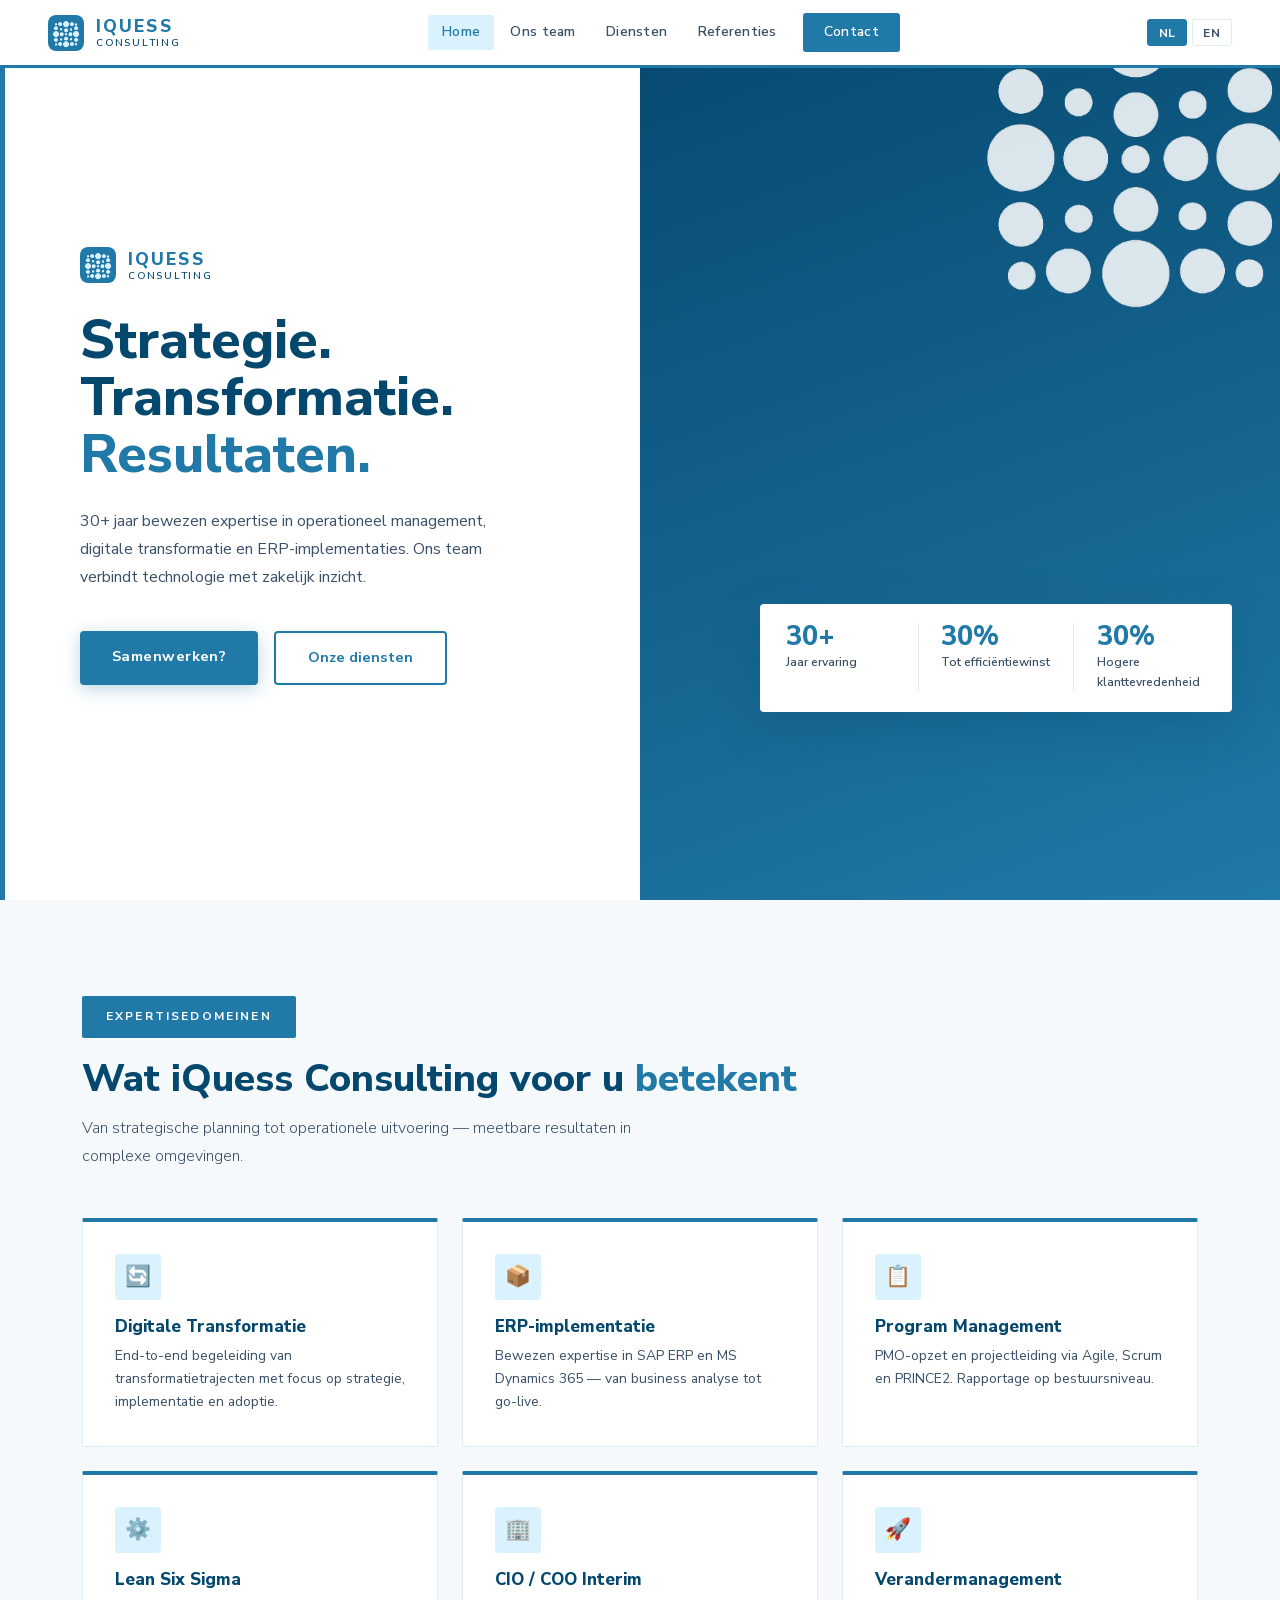
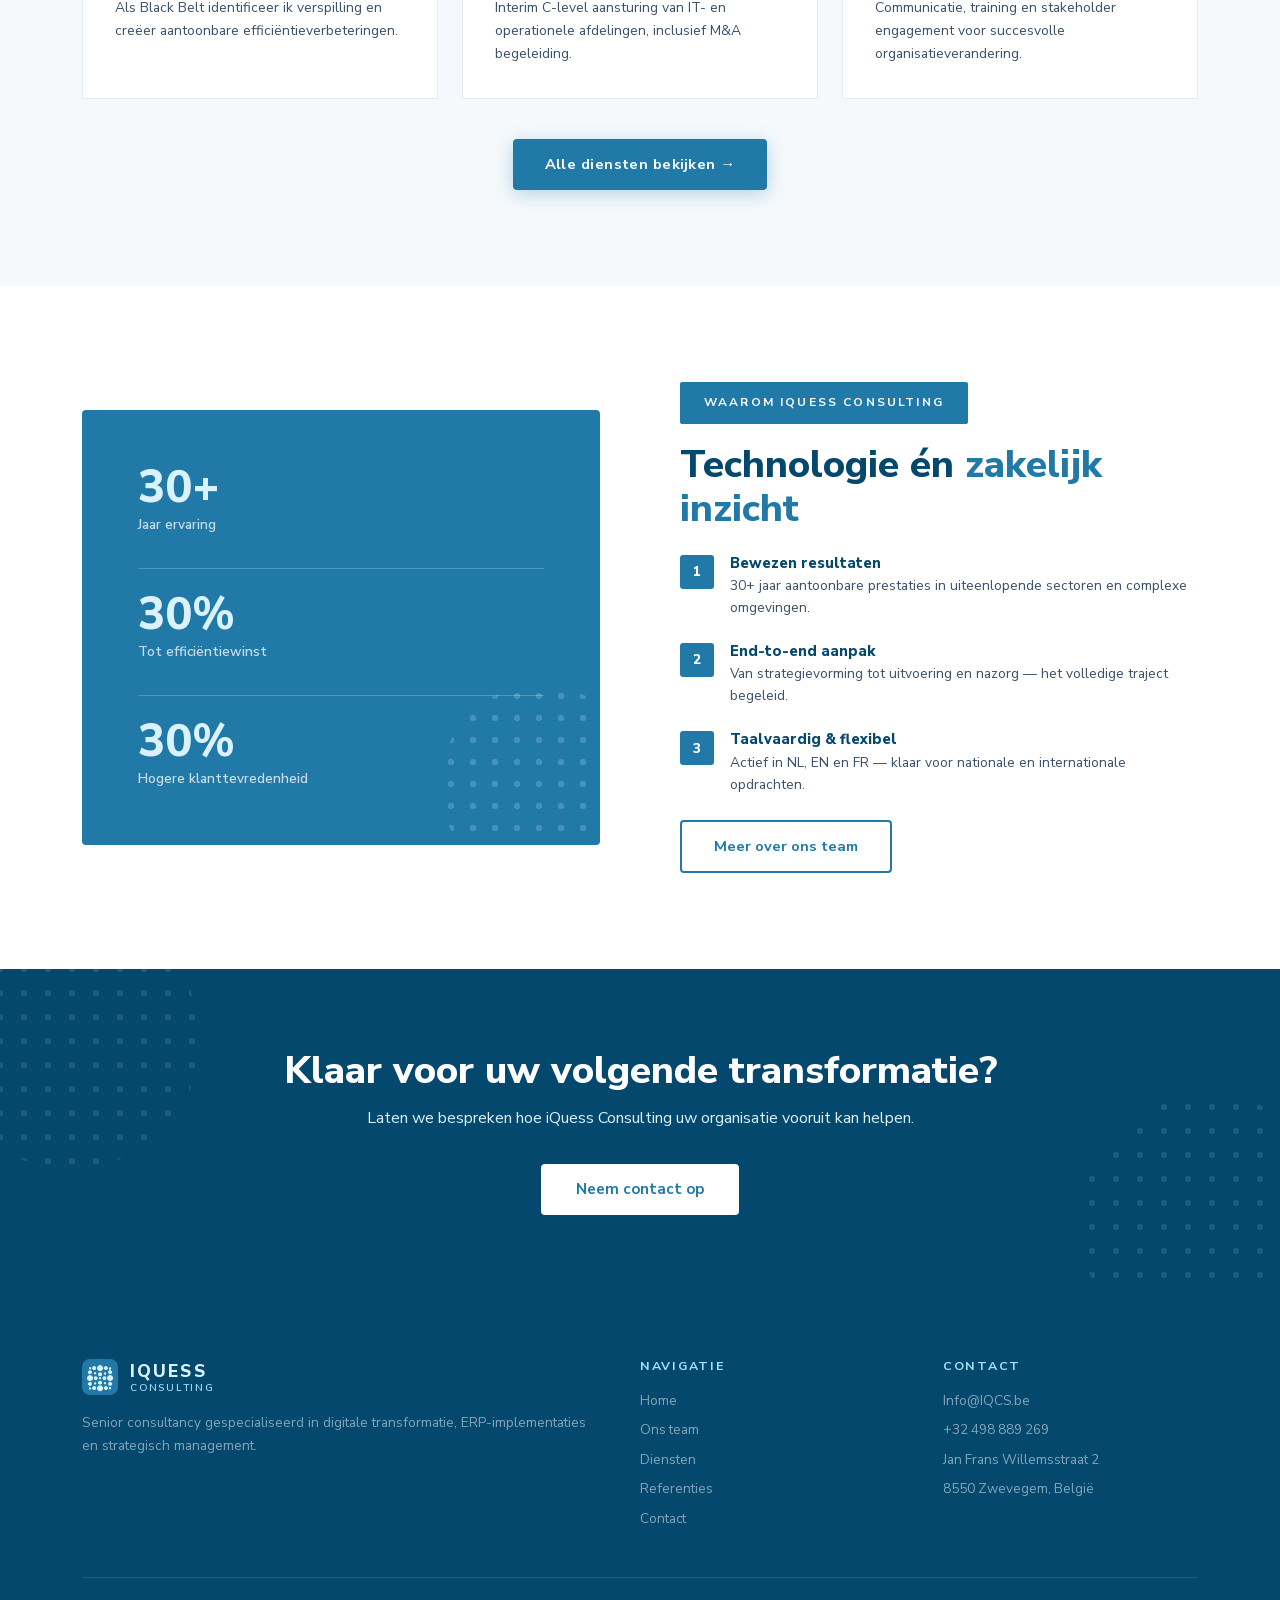
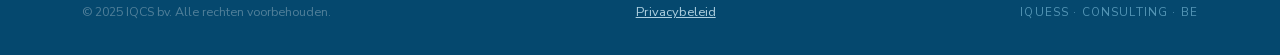
==== commit fec32120: "Update index.html" ====
--- a/index.html
+++ b/index.html
@@ -50,21 +50,24 @@
   font-size: 1rem; font-weight: 400; line-height: 1.75;
   color: var(--text-mid); max-width: 460px; margin-bottom: 2.5rem;
 }
-.hero-buttons { display: flex; gap: 1rem; flex-wrap: wrap; margin-bottom: 3.5rem; }
-
-.hero-stats {
-  display: flex; gap: 0; flex-wrap: wrap;
-  border-top: 2px solid var(--iqcs-grijs);
-  padding-top: 2rem;
-}
+.hero-buttons { display: flex; gap: 1rem; flex-wrap: wrap; margin-bottom: 2rem; }
+
+.hero-stats-card {
+  position: absolute; right: 3rem; top: 26rem; z-index: 3;
+  background: var(--iqcs-wit);
+  border-radius: 4px;
+  box-shadow: 0 16px 48px rgba(5,72,110,0.25);
+  padding: 1.2rem 1.6rem;
+}
+.hero-stats { display: flex; gap: 0; }
 .stat {
-  flex: 1; min-width: 100px; padding-right: 2rem;
+  flex: 1; min-width: 90px; padding-right: 1.4rem;
   border-right: 1px solid var(--iqcs-grijs);
-  margin-right: 2rem;
-}
-.stat:last-child { border-right: none; margin-right: 0; }
+  margin-right: 1.4rem;
+}
+.stat:last-child { border-right: none; margin-right: 0; padding-right: 0; }
 .stat-num {
-  font-size: 2rem; font-weight: 900; color: var(--iqcs-blauw); line-height: 1;
+  font-size: 1.7rem; font-weight: 900; color: var(--iqcs-blauw); line-height: 1;
 }
 .stat-label { font-size: 0.76rem; color: var(--text-mid); margin-top: 0.2rem; font-weight: 600; }
 
@@ -218,6 +221,10 @@
   .hero-left { padding: 7rem 1.5rem 3rem; }
   .hero-right { min-height: 320px; }
   .hero-dots { width: 260px; }
+  .hero-stats-card {
+    position: static; margin: 1.5rem 1.5rem 0;
+    box-shadow: none; border: 1px solid var(--border);
+  }
   .diensten-grid { grid-template-columns:1fr; }
   .waarom-grid { grid-template-columns:1fr; }
 }
@@ -252,12 +259,7 @@
     <p class="hero-sub" data-nl="30+ jaar bewezen expertise in operationeel management, digitale transformatie en ERP-implementaties. Ons team verbindt technologie met zakelijk inzicht." data-en="30+ years of proven expertise in operational management, digital transformation and ERP implementations. Our team connects technology with business insight.">30+ jaar bewezen expertise in operationeel management, digitale transformatie en ERP-implementaties. Ons team verbindt technologie met zakelijk inzicht.</p>
     <div class="hero-buttons">
       <a href="contact.html" class="btn-primary" data-nl="Samenwerken?" data-en="Let's work together?">Samenwerken?</a>
-      <a href="services.html" class="btn-outline" data-nl="Mijn diensten" data-en="My services">Mijn diensten</a>
-    </div>
-    <div class="hero-stats">
-      <div class="stat"><div class="stat-num">30+</div><div class="stat-label" data-nl="Jaar ervaring" data-en="Years of experience">Jaar ervaring</div></div>
-      <div class="stat"><div class="stat-num">30%</div><div class="stat-label" data-nl="Tot efficiëntiewinst" data-en="Up to efficiency gain">Tot efficiëntiewinst</div></div>
-      <div class="stat"><div class="stat-num">30%</div><div class="stat-label" data-nl="Hogere klanttevredenheid" data-en="Higher customer satisfaction">Hogere klanttevredenheid</div></div>
+      <a href="services.html" class="btn-outline" data-nl="Onze diensten" data-en="Our services">Onze diensten</a>
     </div>
   </div>
 
@@ -266,6 +268,14 @@
       <div class="d" style="width:20px;height:20px"></div><div class="d" style="width:40px;height:40px;animation-delay:.4s"></div><div class="d" style="width:17px;height:17px;animation-delay:.8s"></div><div class="d" style="width:28px;height:28px;animation-delay:1.2s"></div><div class="d" style="width:22px;height:22px;animation-delay:.2s"></div>
       <div class="d" style="width:45px;height:45px;animation-delay:.3s"></div><div class="d" style="width:14px;height:14px;animation-delay:.7s"></div><div class="d" style="width:34px;height:34px;animation-delay:1.1s"></div><div class="d" style="width:11px;height:11px;animation-delay:.5s"></div><div class="d" style="width:25px;height:25px;animation-delay:.9s"></div>
       <div class="d" style="width:31px;height:31px;animation-delay:.6s"></div><div class="d" style="width:50px;height:50px;animation-delay:0s"></div><div class="d" style="width:14px;height:14px;animation-delay:1s"></div><div class="d" style="width:36px;height:36px;animation-delay:.4s"></div><div class="d" style="width:20px;height:20px;animation-delay:.8s"></div>
+    </div>
+  </div>
+
+  <div class="hero-stats-card">
+    <div class="hero-stats">
+      <div class="stat"><div class="stat-num">30+</div><div class="stat-label" data-nl="Jaar ervaring" data-en="Years of experience">Jaar ervaring</div></div>
+      <div class="stat"><div class="stat-num">30%</div><div class="stat-label" data-nl="Tot efficiëntiewinst" data-en="Up to efficiency gain">Tot efficiëntiewinst</div></div>
+      <div class="stat"><div class="stat-num">30%</div><div class="stat-label" data-nl="Hogere klanttevredenheid" data-en="Higher customer satisfaction">Hogere klanttevredenheid</div></div>
     </div>
   </div>
 </section>
@@ -330,6 +340,20 @@
 <script>
   document.getElementById('nav-container').innerHTML = getNavHTML('index.html');
   document.getElementById('footer-container').innerHTML = getFooterHTML();
+
+  function alignHeroStatsCard() {
+    const btns = document.querySelector('.hero-buttons');
+    const card = document.querySelector('.hero-stats-card');
+    const hero = document.querySelector('.hero');
+    if (!btns || !card || !hero) return;
+    if (window.innerWidth <= 900) { card.style.top = ''; return; }
+    const btnsRect = btns.getBoundingClientRect();
+    const heroRect = hero.getBoundingClientRect();
+    const top = (btnsRect.top - heroRect.top) + (btnsRect.height / 2) - (card.offsetHeight / 2);
+    card.style.top = Math.max(top, 0) + 'px';
+  }
+  window.addEventListener('load', alignHeroStatsCard);
+  window.addEventListener('resize', alignHeroStatsCard);
 </script>
 </body>
 </html>
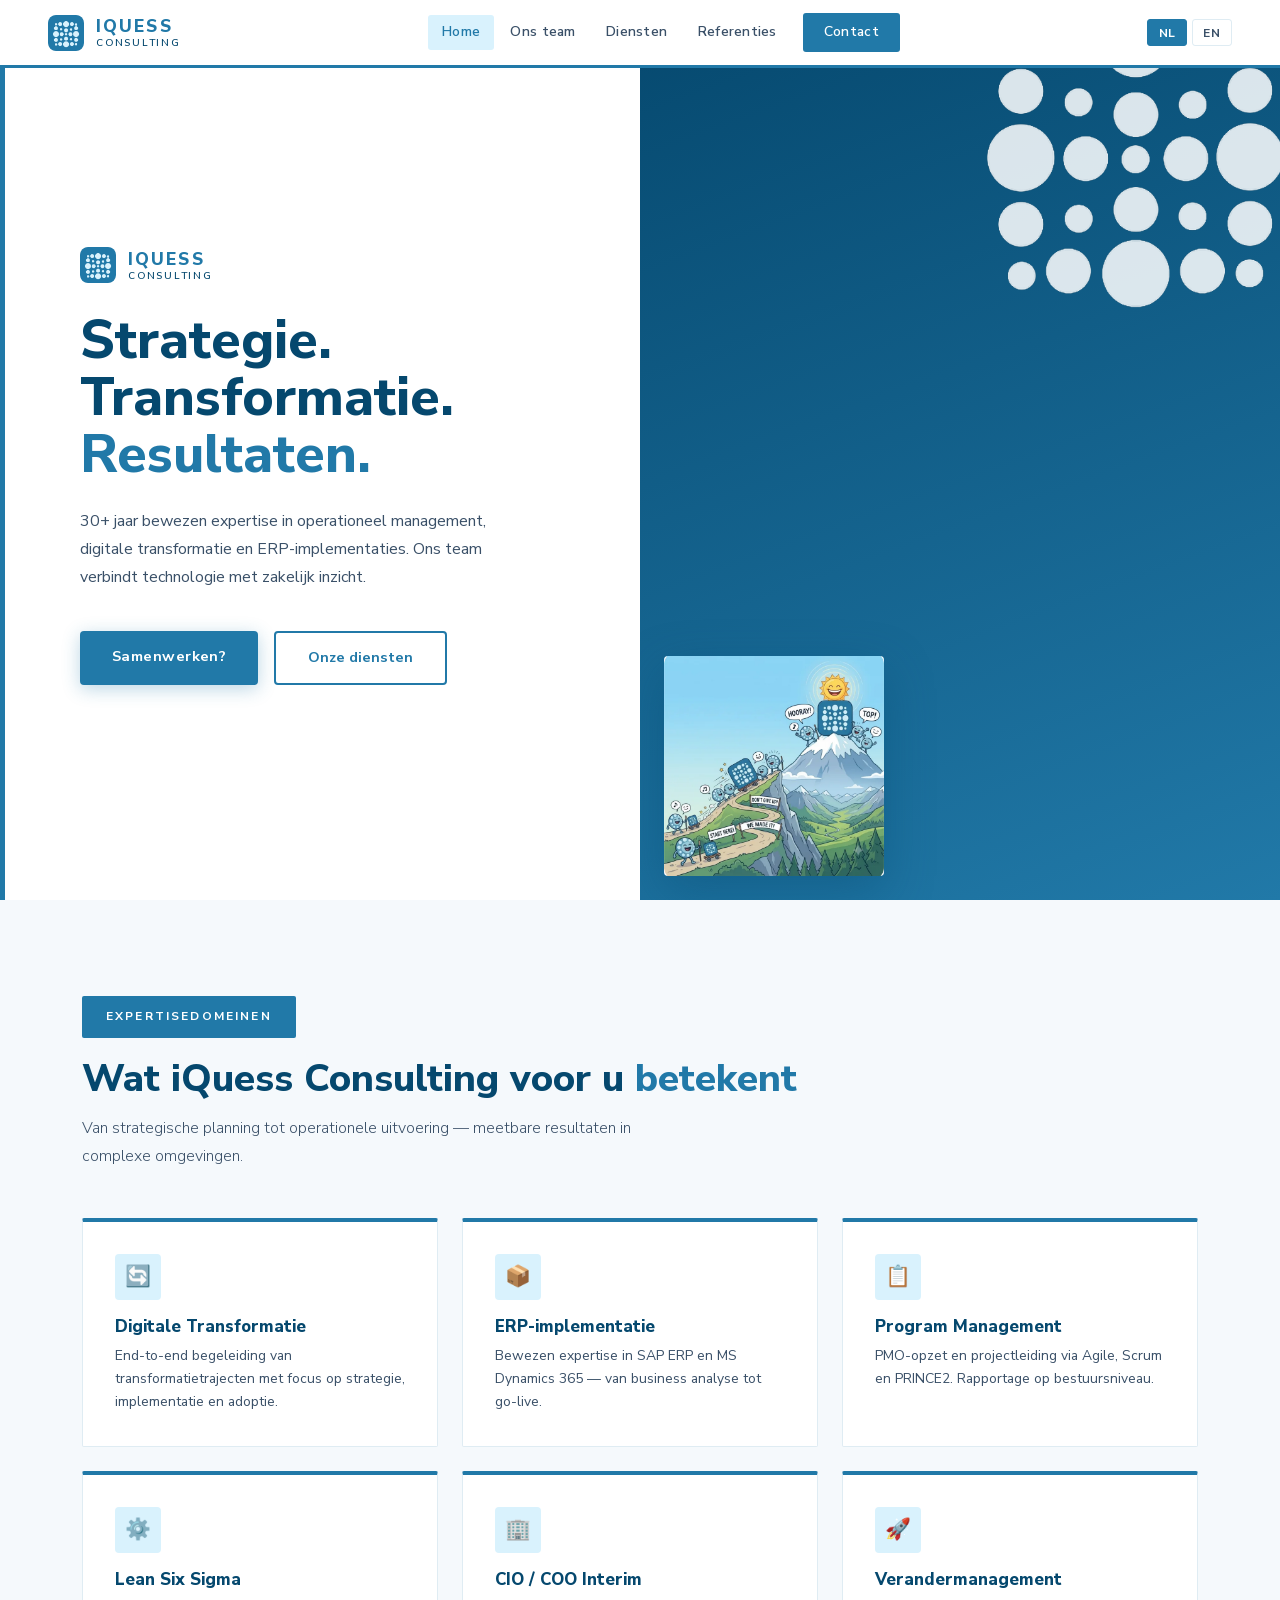
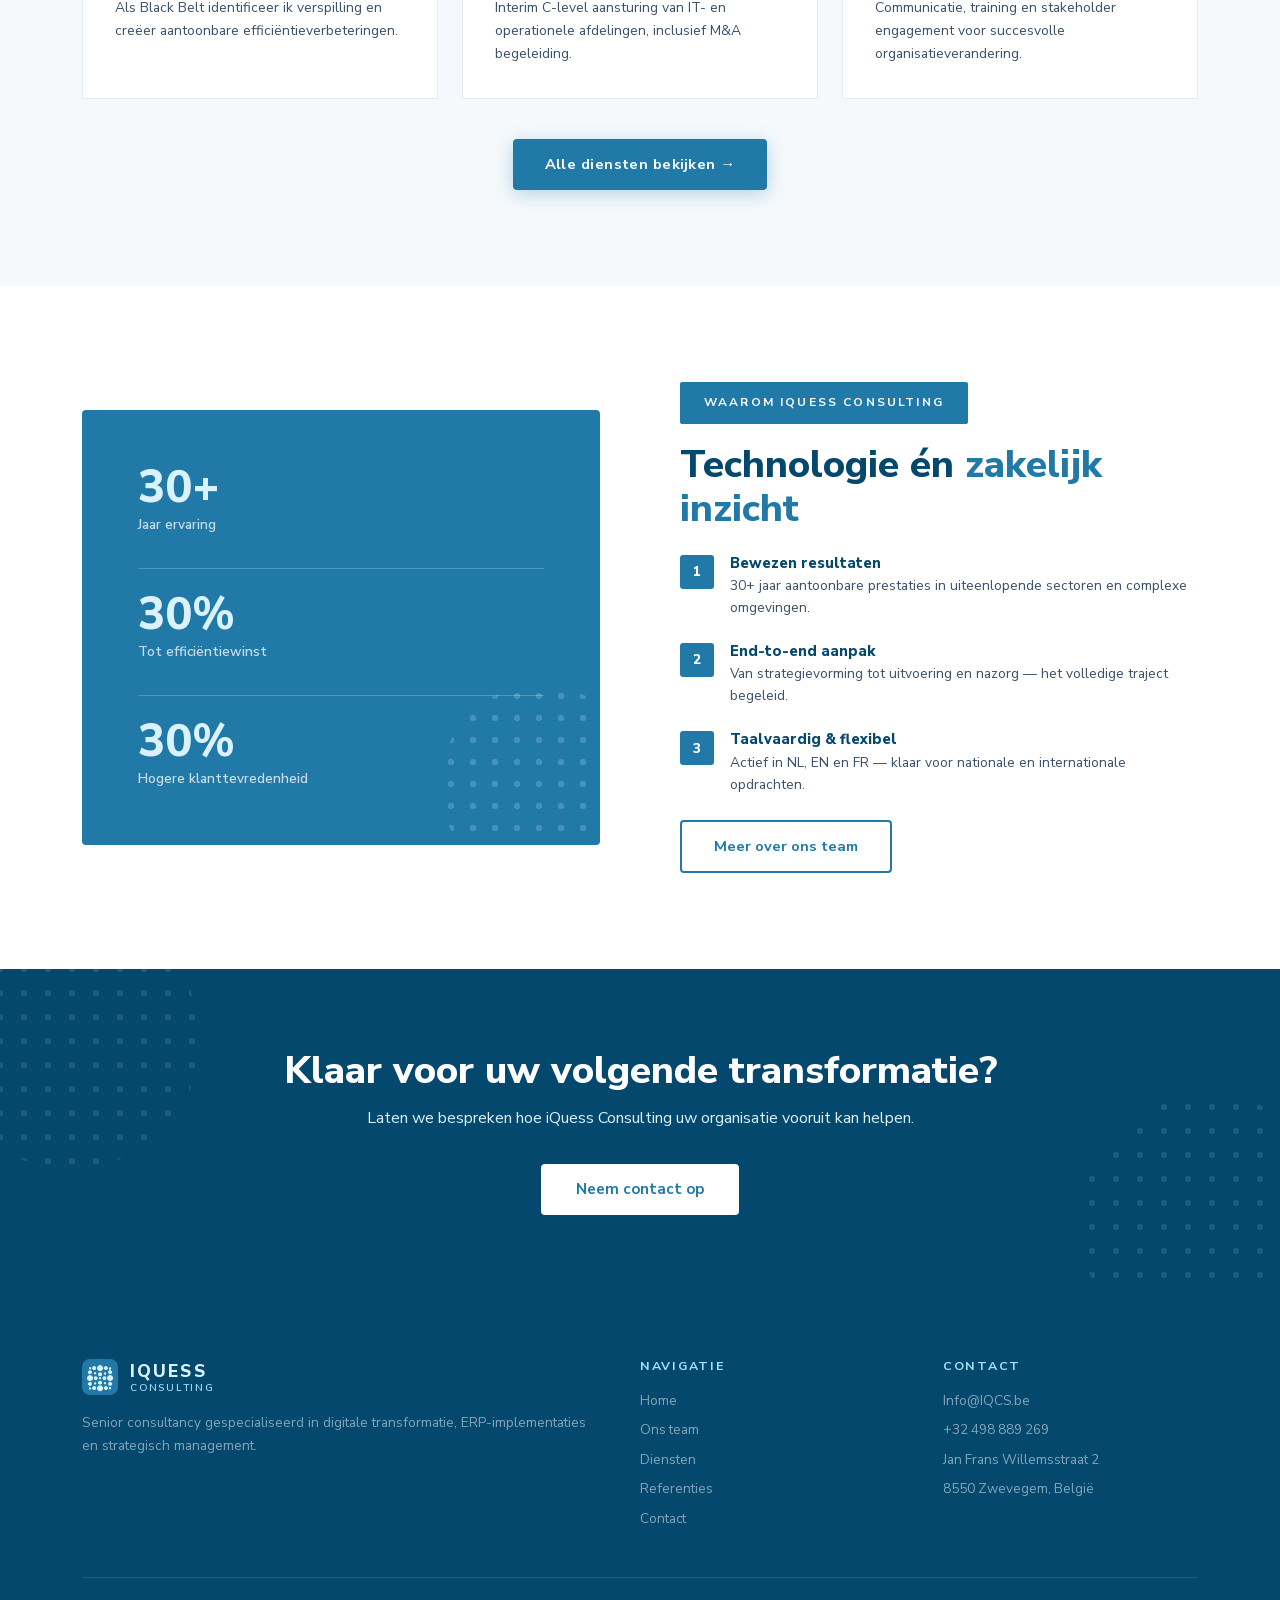
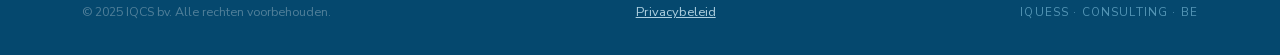
==== commit 35497229: "Replace hero stats card with illustration Remove the hero-stats-card (markup, related CSS and alignH" ====
--- a/index.html
+++ b/index.html
@@ -52,24 +52,13 @@
 }
 .hero-buttons { display: flex; gap: 1rem; flex-wrap: wrap; margin-bottom: 2rem; }
 
-.hero-stats-card {
-  position: absolute; right: 3rem; top: 26rem; z-index: 3;
-  background: var(--iqcs-wit);
+.hero-illustration {
+  position: absolute; left: 1.5rem; bottom: 1.5rem; z-index: 2;
+  width: clamp(140px, 18vw, 220px);
   border-radius: 4px;
-  box-shadow: 0 16px 48px rgba(5,72,110,0.25);
-  padding: 1.2rem 1.6rem;
-}
-.hero-stats { display: flex; gap: 0; }
-.stat {
-  flex: 1; min-width: 90px; padding-right: 1.4rem;
-  border-right: 1px solid var(--iqcs-grijs);
-  margin-right: 1.4rem;
-}
-.stat:last-child { border-right: none; margin-right: 0; padding-right: 0; }
-.stat-num {
-  font-size: 1.7rem; font-weight: 900; color: var(--iqcs-blauw); line-height: 1;
-}
-.stat-label { font-size: 0.76rem; color: var(--text-mid); margin-top: 0.2rem; font-weight: 600; }
+  box-shadow: 0 16px 48px rgba(5,72,110,0.35);
+  pointer-events: none; display: block;
+}
 
 /* Hero rechts — IQCS blauw vlak met stippen motief */
 .hero-right {
@@ -221,10 +210,6 @@
   .hero-left { padding: 7rem 1.5rem 3rem; }
   .hero-right { min-height: 320px; }
   .hero-dots { width: 260px; }
-  .hero-stats-card {
-    position: static; margin: 1.5rem 1.5rem 0;
-    box-shadow: none; border: 1px solid var(--border);
-  }
   .diensten-grid { grid-template-columns:1fr; }
   .waarom-grid { grid-template-columns:1fr; }
 }
@@ -269,14 +254,7 @@
       <div class="d" style="width:45px;height:45px;animation-delay:.3s"></div><div class="d" style="width:14px;height:14px;animation-delay:.7s"></div><div class="d" style="width:34px;height:34px;animation-delay:1.1s"></div><div class="d" style="width:11px;height:11px;animation-delay:.5s"></div><div class="d" style="width:25px;height:25px;animation-delay:.9s"></div>
       <div class="d" style="width:31px;height:31px;animation-delay:.6s"></div><div class="d" style="width:50px;height:50px;animation-delay:0s"></div><div class="d" style="width:14px;height:14px;animation-delay:1s"></div><div class="d" style="width:36px;height:36px;animation-delay:.4s"></div><div class="d" style="width:20px;height:20px;animation-delay:.8s"></div>
     </div>
-  </div>
-
-  <div class="hero-stats-card">
-    <div class="hero-stats">
-      <div class="stat"><div class="stat-num">30+</div><div class="stat-label" data-nl="Jaar ervaring" data-en="Years of experience">Jaar ervaring</div></div>
-      <div class="stat"><div class="stat-num">30%</div><div class="stat-label" data-nl="Tot efficiëntiewinst" data-en="Up to efficiency gain">Tot efficiëntiewinst</div></div>
-      <div class="stat"><div class="stat-num">30%</div><div class="stat-label" data-nl="Hogere klanttevredenheid" data-en="Higher customer satisfaction">Hogere klanttevredenheid</div></div>
-    </div>
+    <img class="hero-illustration" src="images/hero-illustration.webp" alt="" aria-hidden="true">
   </div>
 </section>
 
@@ -340,20 +318,6 @@
 <script>
   document.getElementById('nav-container').innerHTML = getNavHTML('index.html');
   document.getElementById('footer-container').innerHTML = getFooterHTML();
-
-  function alignHeroStatsCard() {
-    const btns = document.querySelector('.hero-buttons');
-    const card = document.querySelector('.hero-stats-card');
-    const hero = document.querySelector('.hero');
-    if (!btns || !card || !hero) return;
-    if (window.innerWidth <= 900) { card.style.top = ''; return; }
-    const btnsRect = btns.getBoundingClientRect();
-    const heroRect = hero.getBoundingClientRect();
-    const top = (btnsRect.top - heroRect.top) + (btnsRect.height / 2) - (card.offsetHeight / 2);
-    card.style.top = Math.max(top, 0) + 'px';
-  }
-  window.addEventListener('load', alignHeroStatsCard);
-  window.addEventListener('resize', alignHeroStatsCard);
 </script>
 </body>
 </html>
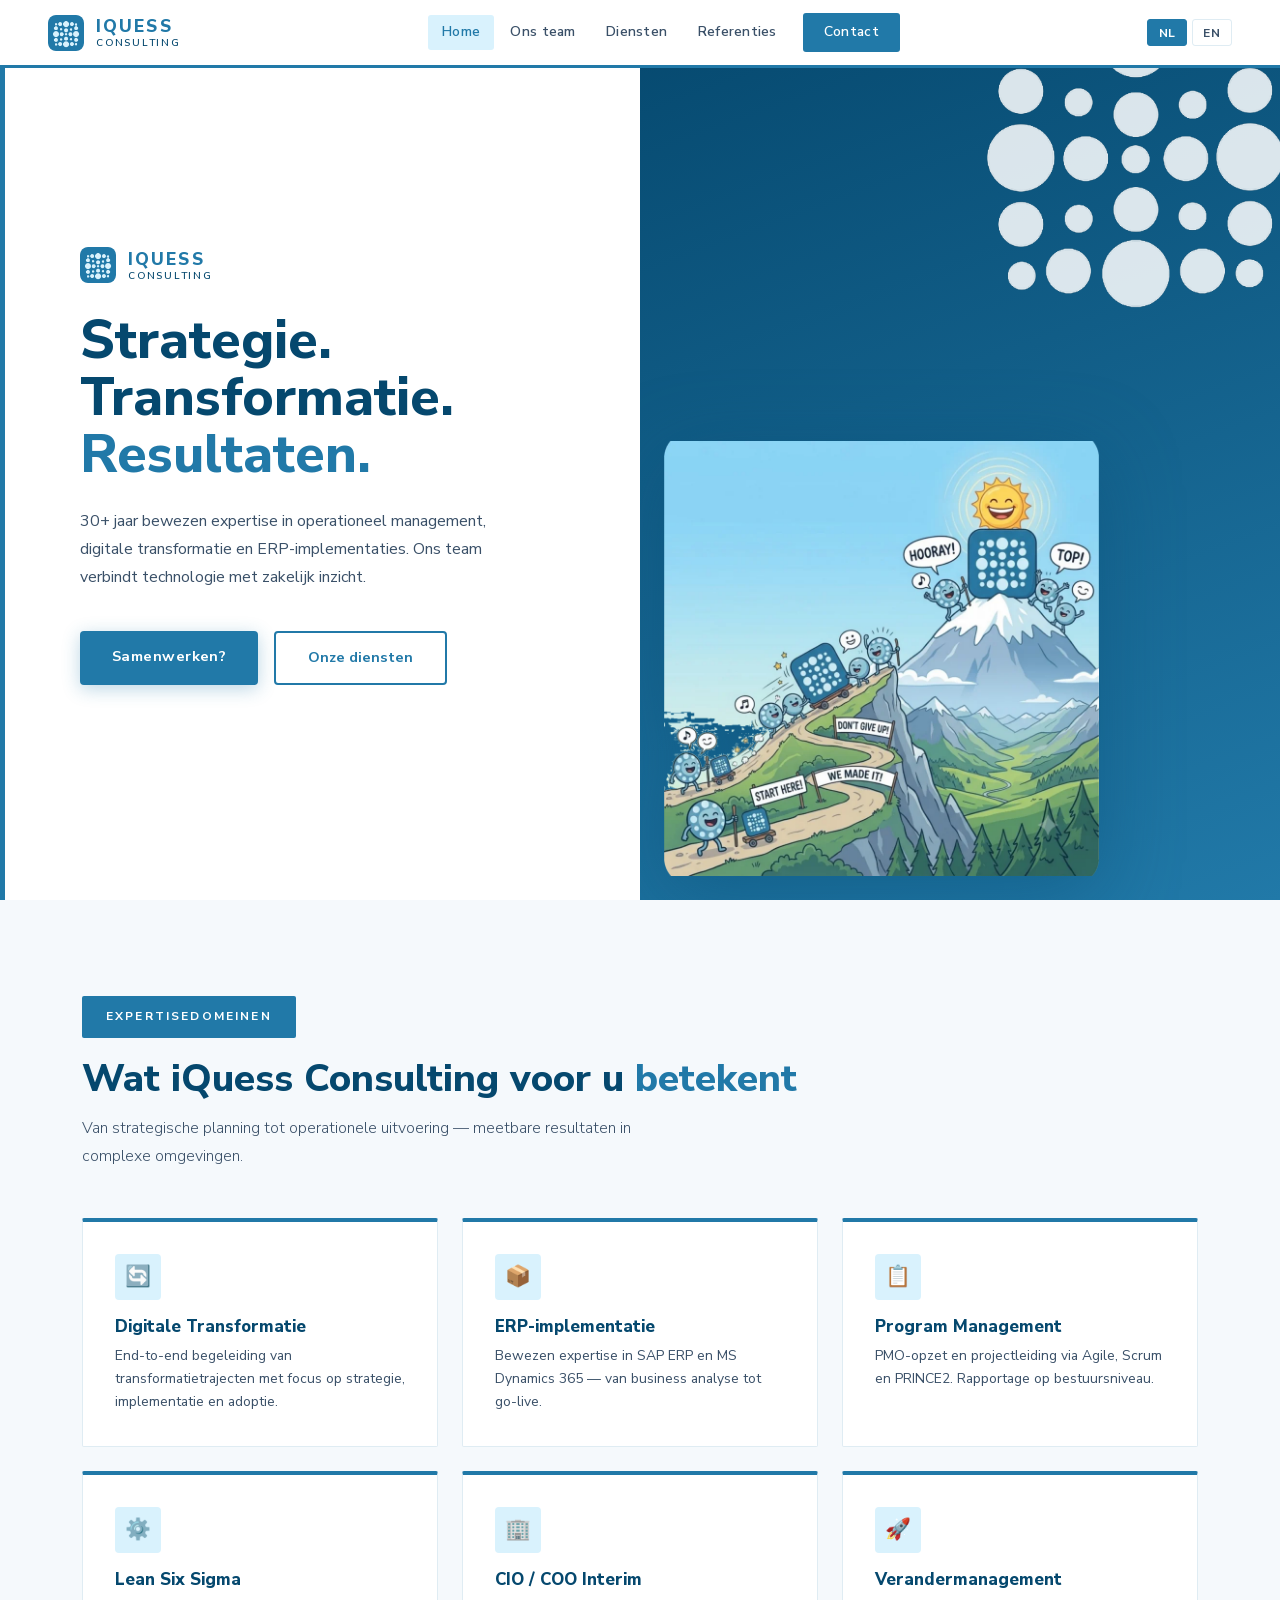
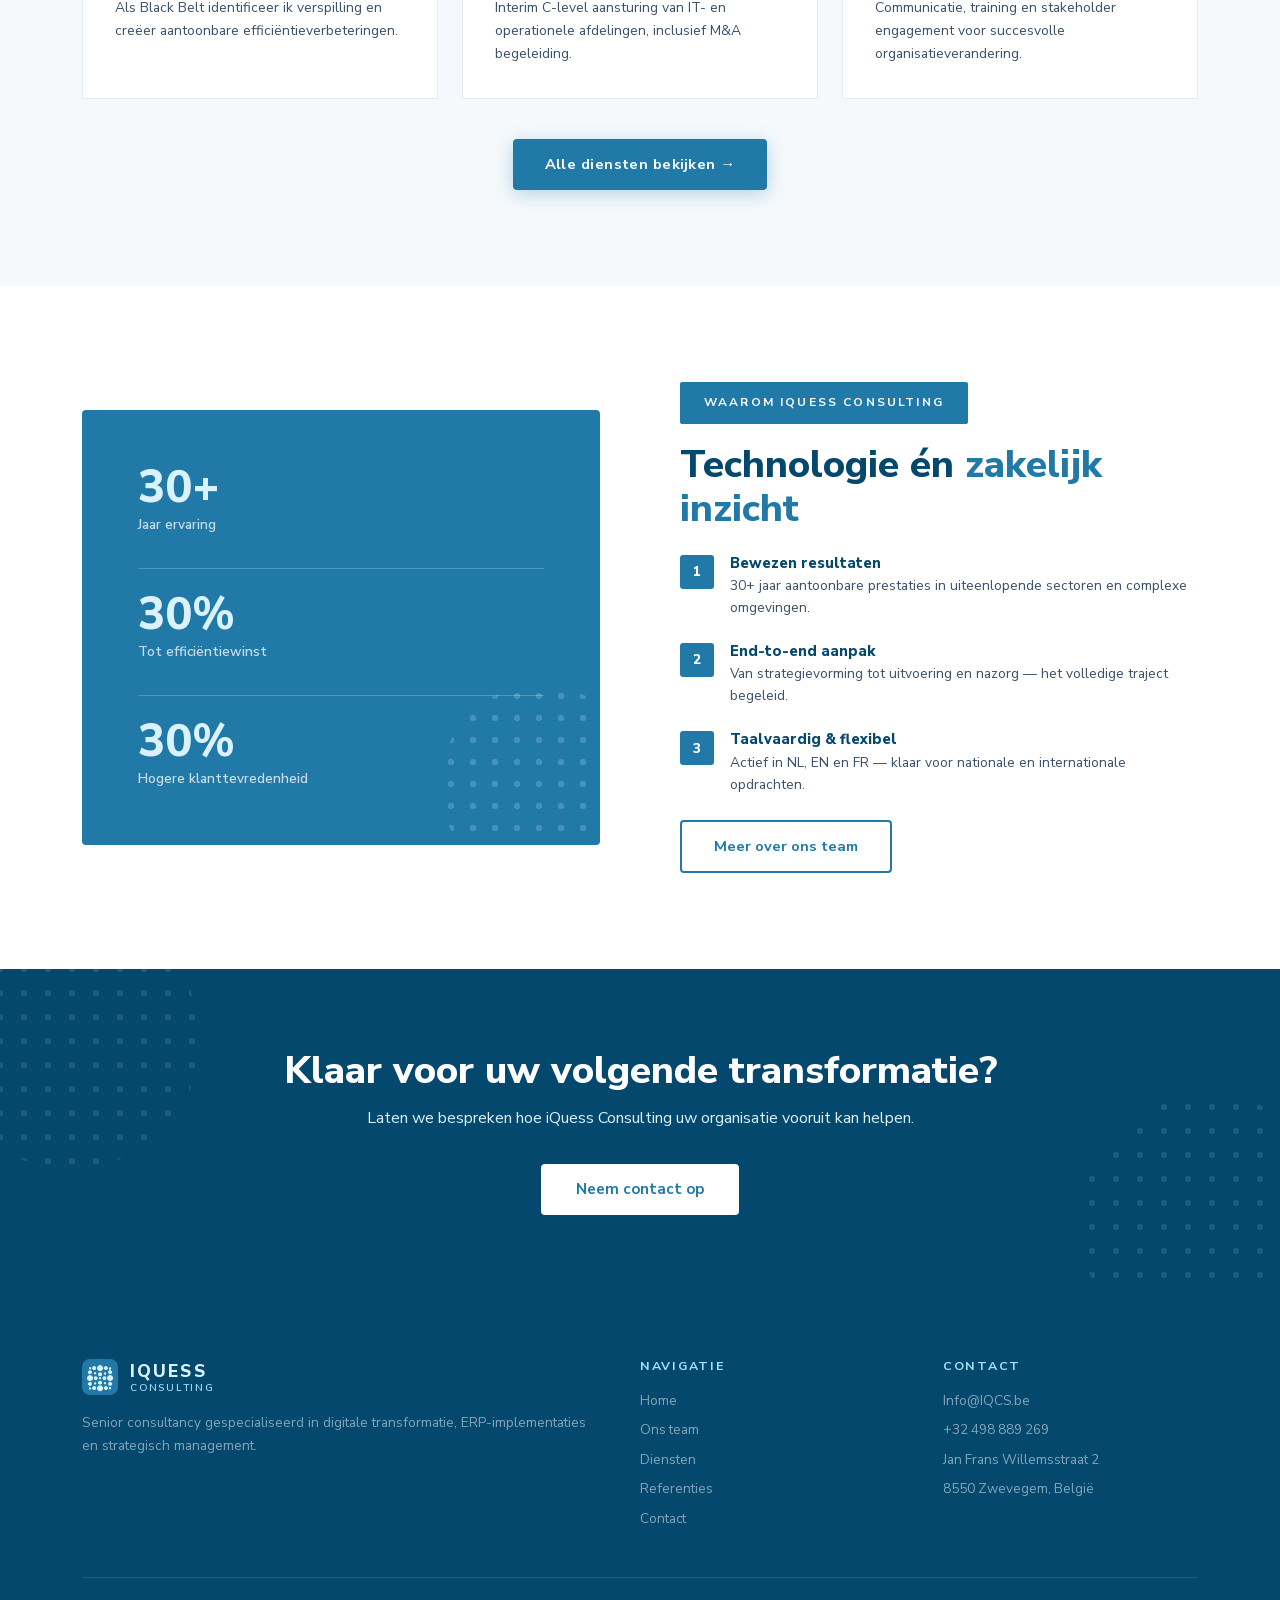
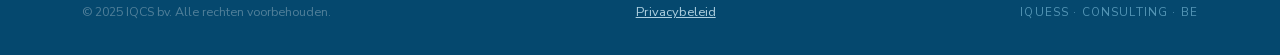
==== commit 353a77e7: "Adjust hero illustration size and shadow Update images/hero-illustration.webp and tweak .hero-illust" ====
--- a/index.html
+++ b/index.html
@@ -54,9 +54,8 @@
 
 .hero-illustration {
   position: absolute; left: 1.5rem; bottom: 1.5rem; z-index: 2;
-  width: clamp(140px, 18vw, 220px);
-  border-radius: 4px;
-  box-shadow: 0 16px 48px rgba(5,72,110,0.35);
+  width: clamp(280px, 34vw, 480px);
+  filter: drop-shadow(0 16px 40px rgba(5,72,110,0.4));
   pointer-events: none; display: block;
 }
 
@@ -210,6 +209,7 @@
   .hero-left { padding: 7rem 1.5rem 3rem; }
   .hero-right { min-height: 320px; }
   .hero-dots { width: 260px; }
+  .hero-illustration { width: clamp(160px, 45vw, 260px); left: 1rem; bottom: 1rem; }
   .diensten-grid { grid-template-columns:1fr; }
   .waarom-grid { grid-template-columns:1fr; }
 }
